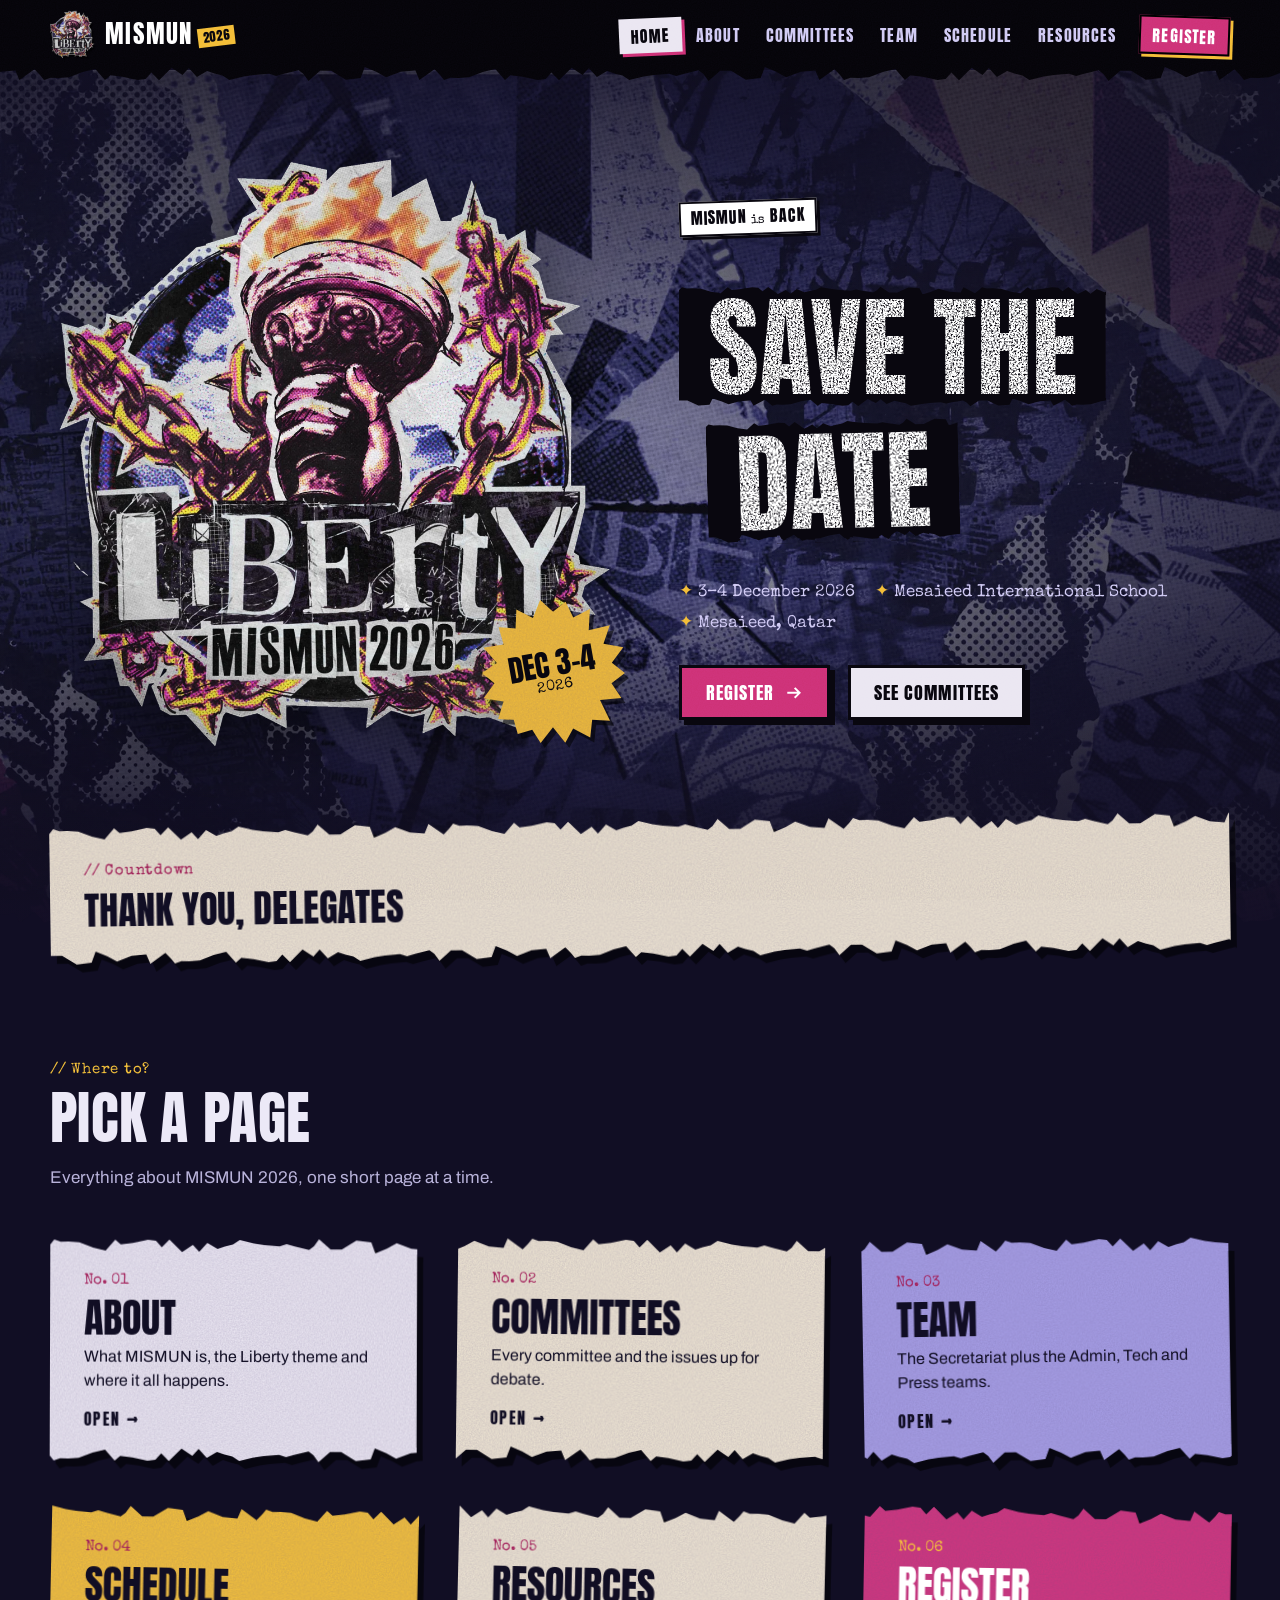
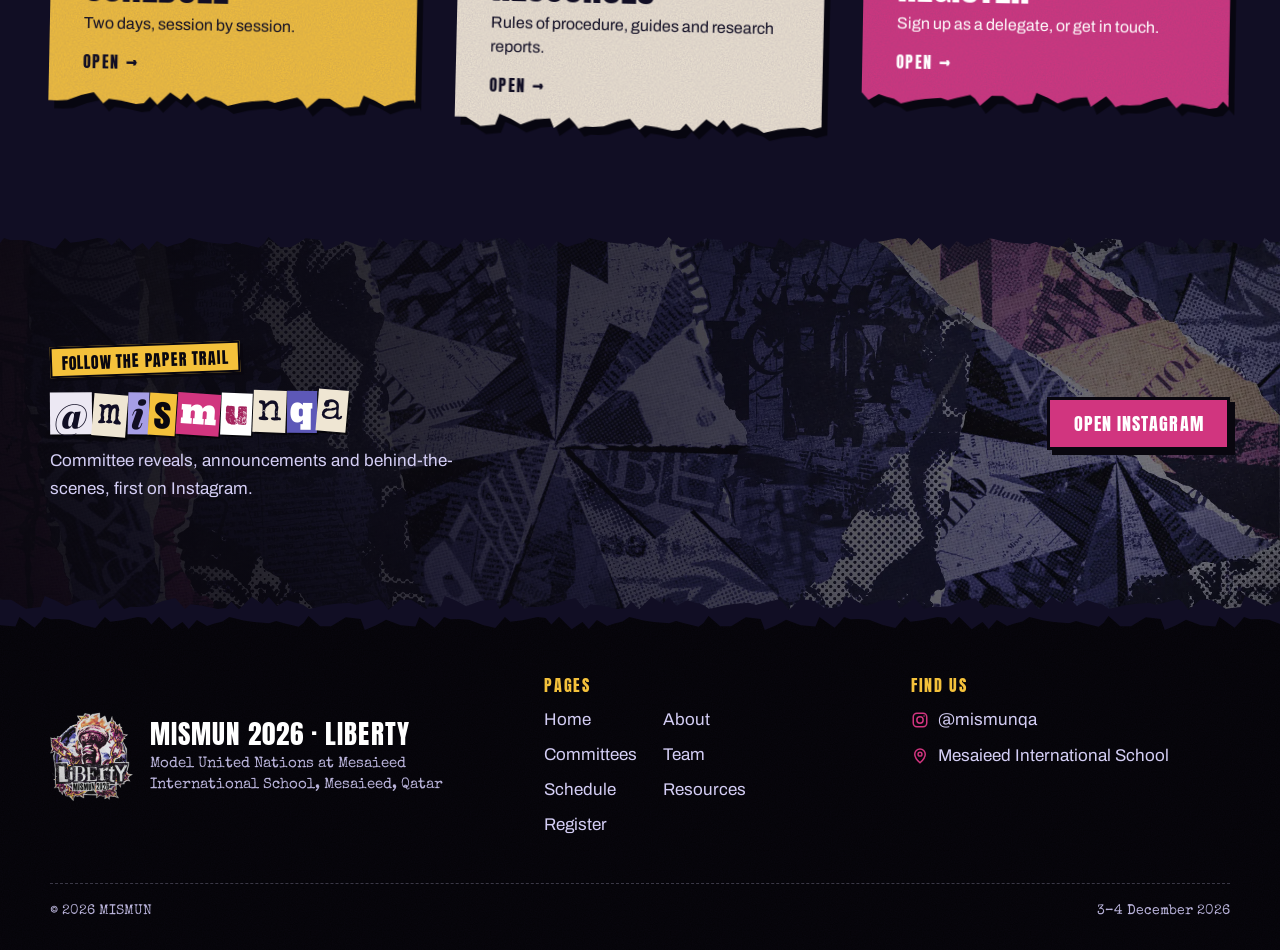
==== index.html @ ba4a9c36 "Add files via upload" ====
<!doctype html>
<html lang="en">
<head>
  <meta charset="utf-8">
  <meta name="viewport" content="width=device-width, initial-scale=1">
  <title>MISMUN 2026 · Liberty</title>
  <meta name="description" content="MISMUN 2026 — Liberty. Model United Nations at Mesaieed International School, Mesaieed, Qatar. 3–4 December 2026.">
  <meta name="theme-color" content="#09070f">
  <meta property="og:title" content="MISMUN 2026 · Liberty">
  <meta property="og:description" content="Model United Nations at Mesaieed International School. 3–4 December 2026.">
  <meta property="og:image" content="assets/img/logo-collage.jpg">
  <link rel="icon" href="assets/img/favicon-64.png" type="image/png">
  <link rel="apple-touch-icon" href="assets/img/apple-touch-icon.png">
  <link rel="preconnect" href="https://fonts.googleapis.com">
  <link rel="preconnect" href="https://fonts.gstatic.com" crossorigin>
  <link rel="stylesheet" href="https://fonts.googleapis.com/css2?family=Alfa+Slab+One&family=Anton&family=Archivo:wght@400;500;700&family=Playfair+Display:ital,wght@0,900;1,900&family=Rubik+Dirt&family=Special+Elite&display=swap">
  <link rel="stylesheet" href="assets/css/style.css">
</head>
<body data-page="home">
  <a class="skip" href="#main">Skip to content</a>
  <header class="site-header torn-b" data-header></header>

  <main id="main">
    <section class="hero torn-b">
      <div class="wrap hero__grid">
        <div class="hero__logo">
          <img src="assets/img/logo.webp" alt="Liberty, MISMUN 2026 logo: a raised fist holding a flaming torch, breaking free of chains" width="1000" height="1119" fetchpriority="high">
          <div class="hero__star star-wrap">
            <div class="star" style="--size:150px;--r:-10deg"><span data-bind="datesShort">Dec 3–4</span><small>2026</small></div>
          </div>
        </div>
        <div class="hero__copy">
          <h1 class="sr-only">MISMUN 2026: Liberty. Model United Nations at Mesaieed International School.</h1>
          <span class="chip">MISMUN <small>is</small> back</span>
          <p class="hero__title">
            <span class="strip"><span class="distress">Save the</span></span>
            <span class="strip"><span class="distress">date</span></span>
          </p>
          <ul class="hero__meta">
            <li data-bind="dates">3–4 December 2026</li>
            <li data-bind="venue">Mesaieed International School</li>
            <li data-bind="city">Mesaieed, Qatar</li>
          </ul>
          <div class="hero__actions">
            <a class="btn" href="register.html">Register <svg viewBox="0 0 24 24" fill="none" stroke="currentColor" stroke-width="2.4" aria-hidden="true"><path d="M4 12h15M13 6l6 6-6 6"/></svg></a>
            <a class="btn btn--paper" href="committees.html">See committees</a>
          </div>
        </div>
      </div>
    </section>

    <section class="countdown wrap" aria-labelledby="cd-title">
      <div class="shell" style="--r:-0.8deg">
        <div class="scrap scrap--news torn-tb" data-countdown>
          <div>
            <span class="label label--dark">// Countdown</span>
            <h2 class="countdown__title" id="cd-title" data-countdown-title>Conference begins in</h2>
          </div>
          <div class="countdown__units">
            <div class="countdown__unit"><span data-unit="d">--</span><small>Days</small></div>
            <div class="countdown__unit"><span data-unit="h">--</span><small>Hours</small></div>
            <div class="countdown__unit"><span data-unit="m">--</span><small>Mins</small></div>
            <div class="countdown__unit"><span data-unit="s">--</span><small>Secs</small></div>
          </div>
        </div>
      </div>
    </section>

    <section class="section">
      <div class="wrap">
        <div class="section__head">
          <span class="label">// Where to?</span>
          <h2 class="h2">Pick a page</h2>
          <p>Everything about MISMUN 2026, one short page at a time.</p>
        </div>
        <div class="tiles" data-tiles></div>
      </div>
    </section>

    <section class="ig-band torn-tb">
      <div class="wrap ig-band__inner">
        <div>
          <span class="chip chip--gold">Follow the paper trail</span>
          <a class="ig-band__handle" href="https://www.instagram.com/mismunqa/" data-href="instagram" target="_blank" rel="noopener">
            <span class="ransom ransom--sm" data-ransom="keep">@mismunqa</span>
          </a>
          <p>Committee reveals, announcements and behind-the-scenes, first on Instagram.</p>
        </div>
        <a class="btn" href="https://www.instagram.com/mismunqa/" data-href="instagram" target="_blank" rel="noopener">Open Instagram</a>
      </div>
    </section>
  </main>

  <footer class="site-footer torn-t" data-footer></footer>
  <script src="assets/js/data.js"></script>
  <script src="assets/js/main.js"></script>
</body>
</html>
---- assets/css/style.css ----
/* ==========================================================================
   MISMUN 2026 — "Liberty"
   Punk-zine / newspaper-collage system: torn paper, halftone, tape,
   ransom-note lettering, starburst stickers.
   ========================================================================== */

:root {
  /* palette — pulled from the logo and collage artwork */
  --black: #09070f;
  --ink: #110e24;
  --ink-2: #1a1736;
  --ink-3: #26224c;
  --indigo: #363489;
  --violet: #5d58b8;
  --lavender: #a69ee6;
  --lilac: #d4cef5;
  --paper: #ece8f3;
  --newsprint: #efe6d3;
  --magenta: #d1357f;
  --magenta-d: #a3215b;
  --gold: #f4c13b;
  --flame: #f0892c;
  --peach: #e9b183;
  --text: #ece9f7;
  --muted: #b9b3da;

  --f-display: "Anton", Impact, "Arial Narrow", sans-serif;
  --f-type: "Special Elite", "Courier New", monospace;
  --f-body: "Archivo", system-ui, -apple-system, "Segoe UI", sans-serif;
  --f-serif: "Playfair Display", Georgia, serif;
  --f-slab: "Alfa Slab One", Rockwell, Georgia, serif;
  --f-dirt: "Rubik Dirt", "Anton", Impact, sans-serif;

  --wrap: 1180px;
  --gutter: clamp(16px, 4vw, 40px);

  --star: polygon(50% 0.6%, 57.1% 9.8%, 66.5% 4.6%, 69.7% 15.9%, 81.6% 12.3%, 78.4% 26.1%, 92.8% 25.3%, 86.5% 36.7%, 99.1% 41.3%, 89.8% 50%, 97.2% 58.3%, 87.2% 63.5%, 92% 74.3%, 77.7% 73.2%, 81.9% 88%, 70.3% 85.2%, 67% 96.6%, 56.8% 88.8%, 50% 97.3%, 43.7% 85.6%, 33.8% 94.5%, 29.8% 84.9%, 19.8% 86%, 18.8% 76.2%, 8.7% 73.9%, 14.2% 63%, 1.5% 58.6%, 10.4% 50%, 3.4% 41.8%, 14.3% 37%, 7.3% 25.4%, 20.9% 25.6%, 19.6% 13.7%, 30.6% 16.4%, 33.3% 4%, 43.2% 11.5%);
  --tape-shape: polygon(0 12%, 4% 0, 96% 0, 100% 14%, 97% 32%, 100% 50%, 97% 68%, 100% 86%, 96% 100%, 4% 100%, 0 88%, 3% 68%, 0 50%, 3% 32%);

  /* grain + distress textures */
  --grain: url("data:image/svg+xml,%3Csvg xmlns='http://www.w3.org/2000/svg' width='180' height='180'%3E%3Cfilter id='n'%3E%3CfeTurbulence type='fractalNoise' baseFrequency='.85' numOctaves='3' stitchTiles='stitch'/%3E%3CfeColorMatrix values='0 0 0 0 0 0 0 0 0 0 0 0 0 0 0 0 0 0 .6 0'/%3E%3C/filter%3E%3Crect width='100%25' height='100%25' filter='url(%23n)'/%3E%3C/svg%3E");
  --grain-paper: url("data:image/svg+xml,%3Csvg xmlns='http://www.w3.org/2000/svg' width='220' height='220'%3E%3Cfilter id='n'%3E%3CfeTurbulence type='fractalNoise' baseFrequency='.65' numOctaves='4' stitchTiles='stitch'/%3E%3CfeColorMatrix values='0 0 0 0 .1 0 0 0 0 .07 0 0 0 0 .2 0 0 0 .22 0'/%3E%3C/filter%3E%3Crect width='100%25' height='100%25' filter='url(%23n)'/%3E%3C/svg%3E");
  --distress: url("data:image/svg+xml,%3Csvg xmlns='http://www.w3.org/2000/svg' width='260' height='260'%3E%3Cfilter id='d'%3E%3CfeTurbulence type='fractalNoise' baseFrequency='.55' numOctaves='3' seed='4' stitchTiles='stitch'/%3E%3CfeColorMatrix values='0 0 0 0 0 0 0 0 0 0 0 0 0 0 0 0 0 0 -3.4 2.55'/%3E%3C/filter%3E%3Crect width='100%25' height='100%25' filter='url(%23d)'/%3E%3C/svg%3E");
  --halftone: radial-gradient(circle, rgba(9, 7, 15, .55) 1.05px, transparent 1.6px) 0 0 / 6px 6px;
}

/* ---------- base ---------- */
*, *::before, *::after { box-sizing: border-box; }
html { -webkit-text-size-adjust: 100%; scroll-behavior: smooth; }
body {
  margin: 0;
  min-height: 100vh;
  display: flex;
  flex-direction: column;
  background: var(--ink);
  color: var(--text);
  font: 400 1.0625rem/1.65 var(--f-body);
  overflow-x: hidden;
}
/* fixed collage wash behind everything */
body::before {
  content: "";
  position: fixed;
  inset: 0;
  z-index: -2;
  background:
    linear-gradient(180deg, rgba(17, 14, 36, .9), rgba(17, 14, 36, .96)),
    url("../img/collage-square.webp") center / cover;
}
/* photocopy grain over the whole page */
body::after {
  content: "";
  position: fixed;
  inset: 0;
  z-index: 200;
  pointer-events: none;
  background: var(--grain);
  opacity: .14;
  mix-blend-mode: overlay;
}
main { flex: 1; }
[hidden] { display: none !important; }
img { max-width: 100%; height: auto; display: block; }
a { color: inherit; }
p { margin: 0 0 1em; }
h1, h2, h3 { margin: 0; font-weight: 400; }
.wrap { width: min(100% - 2 * var(--gutter), var(--wrap)); margin-inline: auto; }
.sr-only {
  position: absolute !important; width: 1px; height: 1px; padding: 0; margin: -1px;
  overflow: hidden; clip: rect(0 0 0 0); white-space: nowrap; border: 0;
}
:focus-visible { outline: 3px solid var(--gold); outline-offset: 3px; }
.skip {
  position: fixed; left: 12px; top: -60px; z-index: 300;
  background: var(--gold); color: var(--black); padding: .6em 1em;
  font: 400 1rem/1 var(--f-display); text-transform: uppercase; text-decoration: none;
}
.skip:focus { top: 12px; }
::selection { background: var(--magenta); color: #fff; }

/* ---------- torn edges (mask tiles) ---------- */
.torn-b {
  -webkit-mask: linear-gradient(#000 0 0) top / 100% calc(100% - 17px) no-repeat, url("../img/torn-bottom.svg") bottom / 400px 18px repeat-x;
          mask: linear-gradient(#000 0 0) top / 100% calc(100% - 17px) no-repeat, url("../img/torn-bottom.svg") bottom / 400px 18px repeat-x;
}
.torn-t {
  -webkit-mask: url("../img/torn-top.svg") top / 400px 18px repeat-x, linear-gradient(#000 0 0) bottom / 100% calc(100% - 17px) no-repeat;
          mask: url("../img/torn-top.svg") top / 400px 18px repeat-x, linear-gradient(#000 0 0) bottom / 100% calc(100% - 17px) no-repeat;
}
.torn-tb {
  -webkit-mask:
    url("../img/torn-top.svg") var(--tx, 0) 0 / 400px 18px repeat-x,
    linear-gradient(#000 0 0) center / 100% calc(100% - 34px) no-repeat,
    url("../img/torn-bottom.svg") var(--bx, 120px) 100% / 400px 18px repeat-x;
          mask:
    url("../img/torn-top.svg") var(--tx, 0) 0 / 400px 18px repeat-x,
    linear-gradient(#000 0 0) center / 100% calc(100% - 34px) no-repeat,
    url("../img/torn-bottom.svg") var(--bx, 120px) 100% / 400px 18px repeat-x;
}

/* ---------- paper scraps ---------- */
.shell {
  position: relative;
  transform: rotate(var(--r, 0deg));
  filter: drop-shadow(6px 8px 0 rgba(0, 0, 0, .55));
}
.shell.taped::before {
  content: "";
  position: absolute;
  z-index: 3;
  top: -12px;
  left: 50%;
  width: 104px;
  height: 30px;
  margin-left: -52px;
  background: rgba(240, 229, 196, .82);
  clip-path: var(--tape-shape);
  transform: rotate(var(--tr, -5deg));
}
.scrap {
  position: relative;
  background: var(--grain-paper), var(--paper);
  color: var(--ink);
  padding: clamp(26px, 3.2vw, 38px) clamp(20px, 3vw, 34px);
}
.scrap--news { background: var(--grain-paper), var(--newsprint); }
.scrap--lav { background: var(--grain-paper), var(--lavender); }
.scrap--gold { background: var(--grain-paper), var(--gold); }
.scrap--magenta { background: var(--grain-paper), var(--magenta); color: #fff; }
.scrap--ink { background: var(--grain), var(--ink-2); color: var(--text); }
.scrap p:last-child { margin-bottom: 0; }

.halftone { position: relative; }
.halftone::after {
  content: "";
  position: absolute;
  inset: 0;
  background: var(--halftone);
  mix-blend-mode: multiply;
  opacity: .5;
  pointer-events: none;
}

/* ---------- type pieces ---------- */
.label {
  display: block;
  margin: 0 0 .7rem;
  font: 400 .95rem/1.2 var(--f-type);
  letter-spacing: .05em;
  color: var(--gold);
}
.label--dark { color: var(--magenta-d); }
.h2 {
  font: 400 clamp(2.2rem, 5.2vw, 3.6rem)/.98 var(--f-display);
  text-transform: uppercase;
  letter-spacing: .005em;
  margin: 0 0 1.1rem;
}
.h3 {
  font: 400 clamp(1.5rem, 3vw, 2rem)/1 var(--f-display);
  text-transform: uppercase;
  margin: 0 0 .7rem;
}
.lede {
  font: 400 clamp(1.05rem, 2vw, 1.25rem)/1.5 var(--f-type);
  color: var(--lilac);
  max-width: 46ch;
  margin: 0;
}
.type { font-family: var(--f-type); }

/* black torn strip behind white lettering, like the "Save the date" poster */
.strip {
  display: inline-block;
  background: var(--black);
  color: #fff;
  padding: .12em .26em .1em;
  -webkit-mask:
    url("../img/torn-top.svg") 0 0 / 300px 10px repeat-x,
    linear-gradient(#000 0 0) center / 100% calc(100% - 18px) no-repeat,
    url("../img/torn-bottom.svg") 90px 100% / 300px 10px repeat-x;
          mask:
    url("../img/torn-top.svg") 0 0 / 300px 10px repeat-x,
    linear-gradient(#000 0 0) center / 100% calc(100% - 18px) no-repeat,
    url("../img/torn-bottom.svg") 90px 100% / 300px 10px repeat-x;
}
.distress {
  display: inline-block;
  -webkit-mask: var(--distress) 0 0 / 260px 260px;
          mask: var(--distress) 0 0 / 260px 260px;
}

/* cut-out label chip ("MISMUN is BACK") */
.chip {
  display: inline-block;
  background: #fff;
  color: var(--black);
  border: 2px solid var(--black);
  box-shadow: 3px 3px 0 var(--black);
  padding: .38em .6em .32em;
  font: 400 1rem/1 var(--f-display);
  letter-spacing: .05em;
  text-transform: uppercase;
  transform: rotate(var(--r, -2deg));
}
.chip small { font-family: var(--f-type); font-size: .8em; text-transform: lowercase; letter-spacing: 0; }
.chip--gold { background: var(--gold); }
.chip--magenta { background: var(--magenta); color: #fff; }
.chip--ink { background: var(--black); color: var(--paper); border-color: var(--paper); box-shadow: 3px 3px 0 var(--magenta); }

/* ransom-note lettering (built by main.js from [data-ransom]) */
.ransom { font-size: clamp(2.3rem, 9vw, 5.8rem); line-height: 1.12; }
.ransom__vis { display: flex; flex-wrap: wrap; gap: .14em .32em; }
.ransom .w { display: inline-flex; white-space: nowrap; }
.ransom .l {
  display: inline-block;
  margin: 0 .012em;
  padding: .05em .1em .02em;
  line-height: 1;
  box-shadow: .045em .05em 0 rgba(0, 0, 0, .6);
}
.l.v1 { background: var(--paper); color: var(--ink); font-family: var(--f-serif); font-weight: 900; }
.l.v2 { background: var(--black); color: var(--paper); font-family: var(--f-display); font-size: .94em; padding-inline: .14em; }
.l.v3 { background: var(--magenta); color: #fff; font-family: var(--f-slab); font-size: .9em; }
.l.v4 { background: var(--gold); color: var(--black); font-family: var(--f-display); font-size: .94em; padding-inline: .14em; }
.l.v5 { background: var(--lavender); color: var(--ink); font-family: var(--f-serif); font-style: italic; font-weight: 900; }
.l.v6 { background: var(--newsprint); color: var(--ink); font-family: var(--f-type); font-size: 1.02em; }
.l.v7 { background: var(--violet); color: #fff; font-family: var(--f-slab); font-size: .9em; }
.l.v8 { background: #fff; color: var(--magenta-d); font-family: var(--f-dirt); font-size: .92em; }
.ransom--sm { font-size: clamp(1.7rem, 4vw, 2.4rem); }

/* starburst sticker */
.star-wrap { filter: drop-shadow(4px 5px 0 rgba(0, 0, 0, .55)); display: inline-block; }
.star {
  width: var(--size, 150px);
  aspect-ratio: 1;
  clip-path: var(--star);
  background: var(--grain-paper), var(--gold);
  color: var(--black);
  display: grid;
  place-content: center;
  text-align: center;
  font: 400 calc(var(--size, 150px) * .2)/.95 var(--f-display);
  text-transform: uppercase;
  transform: rotate(var(--r, -8deg));
}
.star small { display: block; font: 400 .5em/1.2 var(--f-type); text-transform: none; }
.star--paper { background: var(--grain-paper), var(--paper); }
.star--magenta { background: var(--grain-paper), var(--magenta); color: #fff; }

/* ---------- buttons ---------- */
.btn {
  display: inline-flex;
  align-items: center;
  gap: .55em;
  padding: .85em 1.3em .8em;
  border: 3px solid var(--black);
  background: var(--magenta);
  color: #fff;
  box-shadow: 5px 5px 0 var(--black);
  font: 400 1.12rem/1 var(--f-display);
  letter-spacing: .06em;
  text-transform: uppercase;
  text-decoration: none;
  cursor: pointer;
  transition: transform .15s ease, box-shadow .15s ease, background-color .15s;
}
.btn:hover { transform: translate(-2px, -2px); box-shadow: 7px 7px 0 var(--black); }
.btn:active { transform: translate(3px, 3px); box-shadow: 2px 2px 0 var(--black); }
.btn--paper { background: var(--paper); color: var(--black); }
.btn--gold { background: var(--gold); color: var(--black); }
.btn--ghost { background: transparent; color: var(--paper); border-color: var(--paper); box-shadow: 5px 5px 0 var(--magenta); }
.btn[aria-disabled="true"] {
  background: #403b62;
  color: #c5bfe6;
  cursor: not-allowed;
  box-shadow: 5px 5px 0 var(--black);
  transform: none;
}
.btn svg { width: 1.1em; height: 1.1em; flex: none; }

/* ---------- header ---------- */
.site-header {
  position: sticky;
  top: 0;
  z-index: 50;
  min-height: 84px;
  padding-bottom: 14px;
  background: var(--grain), var(--black);
}
.site-header__inner {
  display: flex;
  align-items: center;
  justify-content: space-between;
  gap: 1rem;
  min-height: 70px;
}
.brand { display: inline-flex; align-items: center; gap: .65rem; text-decoration: none; }
.brand img { height: 50px; width: auto; filter: drop-shadow(2px 2px 0 rgba(0, 0, 0, .6)); }
.brand__name { font: 400 1.55rem/1 var(--f-display); letter-spacing: .05em; color: #fff; }
.brand__year {
  display: inline-block;
  margin-left: .35rem;
  padding: .28em .42em .22em;
  background: var(--gold);
  color: var(--black);
  font: 400 .78rem/1 var(--f-display);
  letter-spacing: .06em;
  transform: rotate(-7deg) translateY(-2px);
}
.nav ul { display: flex; align-items: center; gap: .2rem; margin: 0; padding: 0; list-style: none; }
.nav a {
  display: block;
  padding: .62em .72em .56em;
  color: var(--lilac);
  font: 400 1rem/1 var(--f-display);
  letter-spacing: .07em;
  text-transform: uppercase;
  text-decoration: none;
  transition: color .15s, background-color .15s, transform .15s;
}
.nav a:hover { color: #fff; background: var(--ink-3); transform: rotate(-1.5deg); }
.nav a[aria-current="page"] {
  background: var(--paper);
  color: var(--black);
  box-shadow: 3px 3px 0 var(--magenta);
  transform: rotate(-2.5deg);
}
.nav a.nav__cta {
  margin-left: .5rem;
  background: var(--magenta);
  color: #fff;
  border: 2px solid #000;
  box-shadow: 3px 3px 0 var(--gold);
  transform: rotate(2deg);
}
.nav a.nav__cta:hover { background: #e0478f; }
.nav a.nav__cta[aria-current="page"] { background: var(--gold); color: var(--black); box-shadow: 3px 3px 0 var(--magenta); }

.menu-btn {
  display: none;
  align-items: center;
  gap: .55rem;
  padding: .6em .85em .55em;
  border: 2px solid #000;
  background: var(--paper);
  color: var(--black);
  box-shadow: 3px 3px 0 var(--magenta);
  font: 400 1rem/1 var(--f-display);
  letter-spacing: .08em;
  text-transform: uppercase;
  cursor: pointer;
  transform: rotate(2deg);
}
.menu-btn__bars { display: grid; gap: 4px; }
.menu-btn__bars span { display: block; width: 20px; height: 3px; background: var(--black); }
.menu-btn__bars span:nth-child(2) { width: 14px; }

@media (max-width: 1080px) {
  .nav { display: none; }
  .menu-btn { display: inline-flex; }
}

/* mobile menu overlay */
.menu {
  position: fixed;
  inset: 0;
  z-index: 120;
  display: flex;
  flex-direction: column;
  padding: 14px var(--gutter) 40px;
  overflow-y: auto;
  background:
    linear-gradient(180deg, rgba(9, 7, 15, .8), rgba(9, 7, 15, .93)),
    url("../img/collage-square.webp") center / cover;
  opacity: 0;
  visibility: hidden;
  transition: opacity .25s ease, visibility 0s linear .25s;
}
.menu.is-open { opacity: 1; visibility: visible; transition: opacity .25s ease; }
.menu__top { display: flex; align-items: center; justify-content: space-between; min-height: 70px; }
.menu__list {
  display: flex;
  flex-direction: column;
  align-items: flex-start;
  gap: .75rem;
  margin: auto 0;
  padding: 28px 0;
  list-style: none;
}
.menu__list a {
  display: inline-block;
  padding: .12em .3em .08em;
  background: var(--paper);
  color: var(--black);
  box-shadow: 5px 5px 0 #000;
  font: 400 clamp(2.2rem, 10vw, 3.4rem)/1 var(--f-display);
  text-transform: uppercase;
  text-decoration: none;
  transform: rotate(var(--r, -2deg));
}
.menu__list li:nth-child(3n+2) a { background: var(--lavender); }
.menu__list li:nth-child(3n) a { background: var(--newsprint); }
.menu__list a[aria-current="page"] { background: var(--gold); }
.menu__list a.nav__cta { background: var(--magenta); color: #fff; }
.menu__foot { font-family: var(--f-type); color: var(--lilac); }
.menu__foot a { color: var(--gold); }
body.menu-open { overflow: hidden; }

/* ---------- page hero (inner pages) ---------- */
.page-hero {
  position: relative;
  margin-top: -14px;
  padding: clamp(64px, 9vw, 120px) 0 clamp(70px, 8vw, 110px);
  background:
    linear-gradient(180deg, rgba(17, 14, 36, .35) 0%, rgba(17, 14, 36, .55) 55%, rgba(17, 14, 36, .9) 100%),
    url("../img/collage-wide.webp") var(--hero-pos, center) / cover;
}
.page-hero .chip { margin-bottom: 1.1rem; }
.page-hero .ransom { margin: 0 0 1.1rem; }
.page-hero__star { position: absolute; right: max(var(--gutter), calc(50% - 560px)); bottom: 46px; }
@media (max-width: 720px) {
  .page-hero { background-image: linear-gradient(180deg, rgba(17, 14, 36, .45), rgba(17, 14, 36, .92)), url("../img/collage-wide-sm.webp"); }
  .page-hero__star { display: none; }
}

/* ---------- sections ---------- */
.section { padding: clamp(56px, 8vw, 100px) 0; }
.section--tight { padding-top: clamp(28px, 4vw, 48px); }
.section__head { margin-bottom: clamp(28px, 4vw, 44px); max-width: 720px; }
.section__head p { color: var(--muted); margin: 0; }
.split {
  display: grid;
  grid-template-columns: repeat(auto-fit, minmax(min(100%, 400px), 1fr));
  gap: clamp(32px, 5vw, 64px);
  align-items: center;
}

/* placeholder text box (until real copy arrives) */
.placeholder {
  border: 2px dashed currentColor;
  padding: 1rem 1.1rem;
  font: 400 1rem/1.5 var(--f-type);
  color: var(--magenta-d);
  background: rgba(209, 53, 127, .06);
}
.scrap--ink .placeholder, .placeholder--light { color: var(--lavender); background: rgba(166, 158, 230, .07); }

/* ---------- HOME ---------- */
.hero {
  position: relative;
  margin-top: -14px;
  padding: clamp(40px, 6vw, 80px) 0 clamp(110px, 12vw, 160px);
  overflow: hidden;
  background:
    radial-gradient(ellipse at 28% 50%, rgba(17, 14, 36, .15), rgba(17, 14, 36, .8) 72%),
    linear-gradient(180deg, transparent 60%, rgba(17, 14, 36, .85)),
    url("../img/collage-wide.webp") center / cover;
}
.hero__grid {
  display: grid;
  grid-template-columns: minmax(0, 1.05fr) minmax(0, 1fr);
  gap: clamp(24px, 4vw, 60px);
  align-items: center;
}
.hero__logo { position: relative; }
.hero__logo img {
  width: 100%;
  max-width: 560px;
  margin-inline: auto;
  filter: drop-shadow(0 20px 34px rgba(0, 0, 0, .6));
  animation: float 8s ease-in-out infinite;
}
.hero__star { position: absolute; right: 0; bottom: 4%; }
.hero__title {
  display: flex;
  flex-direction: column;
  align-items: flex-start;
  gap: .1em;
  margin: .45em 0 .35em;
  font: 400 clamp(3.4rem, 8.6vw, 7.2rem)/.9 var(--f-display);
  text-transform: uppercase;
}
.hero__title .strip:nth-child(2) { transform: rotate(-1.5deg); margin-left: .25em; }
.hero__meta {
  display: flex;
  flex-wrap: wrap;
  gap: .4rem 1.2rem;
  margin: 0 0 1.8rem;
  padding: 0;
  list-style: none;
  font: 400 1.08rem/1.4 var(--f-type);
  color: var(--lilac);
}
.hero__meta li::before { content: "✦ "; color: var(--gold); }
.hero__actions { display: flex; flex-wrap: wrap; gap: 1.1rem; }
@keyframes float {
  0%, 100% { transform: translateY(0) rotate(-1.5deg); }
  50% { transform: translateY(-12px) rotate(1deg); }
}
@media (max-width: 860px) {
  .hero { background-image: radial-gradient(ellipse at 50% 30%, rgba(17, 14, 36, .2), rgba(17, 14, 36, .85) 75%), linear-gradient(180deg, transparent 60%, rgba(17, 14, 36, .85)), url("../img/collage-wide-sm.webp"); }
  .hero__grid { grid-template-columns: 1fr; }
  .hero__logo img { max-width: 320px; }
  .hero__star { right: 0; bottom: -2%; }
  .hero__star .star { --size: 92px !important; }
}

/* countdown strip */
.countdown { position: relative; z-index: 5; margin-top: clamp(-110px, -9vw, -70px); }
.countdown .scrap {
  display: flex;
  flex-wrap: wrap;
  align-items: center;
  justify-content: space-between;
  gap: 1rem 2rem;
}
.countdown__title { margin: 0; font: 400 clamp(1.6rem, 3.4vw, 2.4rem)/1 var(--f-display); text-transform: uppercase; }
.countdown__units { display: flex; gap: clamp(10px, 2.4vw, 26px); margin: 0; }
.countdown__unit { text-align: center; min-width: 3.6ch; }
.countdown__unit span {
  display: block;
  padding: .1em .18em .02em;
  background: var(--black);
  color: #fff;
  font: 400 clamp(2.2rem, 5.6vw, 3.8rem)/1 var(--f-display);
  font-variant-numeric: tabular-nums;
  box-shadow: 3px 3px 0 var(--magenta);
}
.countdown__unit:nth-child(even) span { transform: rotate(2deg); }
.countdown__unit:nth-child(odd) span { transform: rotate(-1.5deg); }
.countdown__unit small { display: block; margin-top: .45rem; font: 400 .85rem/1 var(--f-type); text-transform: uppercase; letter-spacing: .08em; }

/* page tiles */
.tiles {
  display: grid;
  grid-template-columns: repeat(auto-fill, minmax(min(100%, 320px), 1fr));
  gap: clamp(24px, 3.4vw, 40px);
}
.tile { display: block; text-decoration: none; transition: transform .2s ease; }
.tile:hover, .tile:focus-visible { transform: rotate(0deg) translateY(-5px); }
.tile .scrap { display: flex; flex-direction: column; min-height: 200px; }
.tile__num { font: 400 .95rem/1 var(--f-type); color: var(--magenta-d); }
.tile .scrap--magenta .tile__num { color: var(--gold); }
.tile__title { margin: .55rem 0 .45rem; font: 400 clamp(2rem, 3.6vw, 2.5rem)/1 var(--f-display); text-transform: uppercase; }
.tile__desc { margin: 0 0 auto; font-size: 1rem; line-height: 1.5; }
.tile__go { margin-top: 1.1rem; font: 400 1rem/1 var(--f-display); letter-spacing: .08em; text-transform: uppercase; }
.tile__go::after { content: "→"; display: inline-block; margin-left: .4em; transition: transform .2s; }
.tile:hover .tile__go::after { transform: translateX(6px); }

/* instagram band */
.ig-band {
  position: relative;
  padding: clamp(64px, 9vw, 110px) 0;
  background:
    linear-gradient(90deg, rgba(9, 7, 15, .92) 0%, rgba(9, 7, 15, .7) 60%, rgba(9, 7, 15, .4)),
    url("../img/collage-wide.webp") 70% 40% / cover;
}
.ig-band__inner { display: flex; flex-wrap: wrap; align-items: center; justify-content: space-between; gap: 2rem; }
.ig-band__handle { display: block; margin: 1rem 0 .8rem; text-decoration: none; }
.ig-band p { color: var(--lilac); max-width: 44ch; margin: 0; }

/* ---------- ABOUT ---------- */
.photo {
  background: #f5f2f8;
  padding: 12px 12px 46px;
}
.photo img { width: 100%; aspect-ratio: 16 / 10; object-fit: cover; filter: saturate(.85) contrast(1.05); }
.photo figcaption {
  position: absolute;
  left: 14px;
  right: 14px;
  bottom: 12px;
  font: 400 .95rem/1.3 var(--f-type);
  color: var(--ink);
}
.photo { position: relative; margin: 0; }
.photo--square img { aspect-ratio: 1; }
.logo-panel { position: relative; padding: clamp(18px, 3vw, 30px); }
.logo-panel img { width: 100%; max-width: 440px; margin-inline: auto; }
.facts {
  display: grid;
  grid-template-columns: repeat(auto-fit, minmax(min(100%, 230px), 1fr));
  gap: 0;
  margin: 0;
  padding: 0;
  list-style: none;
  border-top: 2px solid var(--ink);
}
.facts li { padding: .85rem 0; border-bottom: 2px solid var(--ink); }
.facts dt, .facts .k { display: block; font: 400 .85rem/1.2 var(--f-type); color: var(--magenta-d); text-transform: uppercase; letter-spacing: .06em; }
.facts .v { display: block; font: 400 1.35rem/1.15 var(--f-display); text-transform: uppercase; }
.facts a { text-decoration-color: var(--magenta); text-underline-offset: 3px; }
.theme-quote { text-align: center; }
.theme-quote .h2 { font-size: clamp(2.8rem, 8vw, 5.6rem); line-height: .95; }
.theme-quote .placeholder { max-width: 640px; margin: 1.4rem auto 0; text-align: left; }

/* ---------- TEAM ---------- */
.people { display: flex; flex-wrap: wrap; justify-content: center; gap: clamp(22px, 3vw, 34px); }
.person { width: 208px; transition: transform .2s ease; }
.person:hover { transform: rotate(0) translateY(-4px); }
.person .scrap { padding: 12px 12px 20px; text-align: center; }
.person__photo {
  position: relative;
  aspect-ratio: 4 / 5;
  overflow: hidden;
  background: var(--ink-3);
}
.person__photo img { width: 100%; height: 100%; object-fit: cover; filter: grayscale(1) contrast(1.2) brightness(1.05); }
.person__photo::before {
  content: "";
  position: absolute;
  inset: 0;
  z-index: 1;
  background: var(--violet);
  mix-blend-mode: multiply;
  opacity: .55;
  pointer-events: none;
}
.person__photo::after {
  content: "";
  position: absolute;
  inset: 0;
  z-index: 2;
  background: var(--halftone);
  opacity: .45;
  pointer-events: none;
}
.person__photo--empty {
  background: url("../img/collage-square.webp") var(--bp, 30% 40%) / 340% auto;
}
.person__photo--empty img { display: none; }
.person__silhouette { position: absolute; z-index: 3; inset: auto 0 0 0; width: 78%; margin: 0 auto; color: var(--black); opacity: .9; }
.person__tag {
  position: absolute;
  z-index: 4;
  top: 10px;
  left: 10px;
  padding: .3em .45em .2em;
  background: var(--paper);
  color: var(--black);
  font: 400 .72rem/1 var(--f-type);
  letter-spacing: .05em;
  text-transform: uppercase;
  transform: rotate(-4deg);
}
.person__name { margin: .9rem 0 .5rem; font: 400 1.45rem/1.05 var(--f-display); text-transform: uppercase; }
.person__role {
  display: inline-block;
  padding: .38em .6em .3em;
  background: var(--black);
  color: var(--paper);
  font: 400 .84rem/1.25 var(--f-type);
}
.person--sec .person__role { background: var(--magenta); color: #fff; }
@media (max-width: 560px) {
  .people { gap: 22px 16px; }
  .person { width: calc(50% - 8px); }
  .person__name { font-size: 1.2rem; }
  .person__role { font-size: .76rem; }
}

/* tabs (team + schedule) */
.tabs { display: flex; flex-wrap: wrap; gap: .8rem; margin: 0 0 2.2rem; }
.tab {
  padding: .72em 1.15em .66em;
  border: 2px solid #000;
  background: var(--ink-3);
  color: var(--lilac);
  box-shadow: 3px 3px 0 #000;
  font: 400 1.1rem/1 var(--f-display);
  letter-spacing: .06em;
  text-transform: uppercase;
  cursor: pointer;
  transform: rotate(var(--r, 0deg));
  transition: background-color .15s, color .15s, transform .15s;
}
.tab:hover { color: #fff; transform: rotate(0deg) translateY(-2px); }
.tab[aria-selected="true"] { background: var(--paper); color: var(--black); box-shadow: 4px 4px 0 var(--magenta); }
.tab-panel[hidden] { display: none; }
.team-head { display: flex; flex-wrap: wrap; align-items: baseline; gap: .6rem 1.2rem; margin-bottom: 1.8rem; }
.team-head .h3 { margin: 0; }
.team-head p { margin: 0; font-family: var(--f-type); color: var(--lilac); }

/* ---------- COMMITTEES ---------- */
.notice { display: flex; align-items: center; gap: 1.2rem; margin-bottom: clamp(30px, 4vw, 48px); }
.notice p { margin: 0; font-family: var(--f-type); color: var(--lilac); max-width: 52ch; }
.committees {
  display: grid;
  grid-template-columns: repeat(auto-fill, minmax(min(100%, 330px), 1fr));
  gap: clamp(26px, 3.4vw, 42px);
}
.committee .scrap { height: 100%; }
.committee__top { display: flex; align-items: flex-start; justify-content: space-between; gap: 1rem; }
.committee__abbr { font: 400 clamp(2.2rem, 4vw, 2.8rem)/1 var(--f-display); text-transform: uppercase; }
.committee__num { font: 400 .9rem/1 var(--f-type); color: var(--magenta-d); padding-top: .4rem; white-space: nowrap; }
.committee__name { margin: 1rem 0 1.2rem; font: 400 1.35rem/1.15 var(--f-serif); font-weight: 900; }
.committee__label { margin: 0 0 .6rem; font: 400 .85rem/1 var(--f-type); text-transform: uppercase; letter-spacing: .08em; color: var(--magenta-d); }
.issues { margin: 0; padding: 0; list-style: none; counter-reset: issue; border-top: 2px solid var(--ink); }
.issues li {
  position: relative;
  padding: .7rem 0 .7rem 2.6rem;
  border-bottom: 1px dashed rgba(17, 14, 36, .45);
  counter-increment: issue;
  line-height: 1.4;
}
.issues li::before {
  content: counter(issue, decimal-leading-zero);
  position: absolute;
  left: 0;
  top: .62rem;
  padding: .18em .3em .1em;
  background: var(--magenta);
  color: #fff;
  font: 400 .85rem/1 var(--f-display);
  transform: rotate(-4deg);
}
.committee--tba .scrap { opacity: .9; }
.committee--tba .issues li { color: rgba(17, 14, 36, .6); font-style: italic; }

/* ---------- SCHEDULE ---------- */
.day-head { display: flex; flex-wrap: wrap; align-items: baseline; gap: .5rem 1.1rem; margin-bottom: 1.6rem; }
.day-head .h3 { margin: 0; }
.day-head p { margin: 0; font-family: var(--f-type); color: var(--lilac); }
.timeline { display: grid; gap: 16px; max-width: 820px; margin: 0; padding: 0; list-style: none; }
.slot { display: grid; grid-template-columns: 116px 1fr; filter: drop-shadow(4px 5px 0 rgba(0, 0, 0, .5)); transform: rotate(var(--r, 0deg)); }
.slot__time {
  display: grid;
  place-items: center;
  padding: .9rem .6rem;
  background: var(--grain), var(--black);
  color: var(--gold);
  font: 400 1.35rem/1 var(--f-display);
  letter-spacing: .04em;
  text-align: center;
}
.slot__body {
  padding: 1rem 1.2rem;
  background: var(--grain-paper), var(--paper);
  color: var(--ink);
  border-left: 3px dashed var(--ink);
}
.slot:nth-child(3n+2) .slot__body { background: var(--grain-paper), var(--newsprint); }
.slot:nth-child(3n) .slot__body { background: var(--grain-paper), var(--lilac); }
.slot__title { margin: 0; font: 400 1.35rem/1.1 var(--f-display); text-transform: uppercase; }
.slot__note { margin: .3rem 0 0; font-size: .98rem; color: #3a3560; }
@media (max-width: 520px) {
  .slot { grid-template-columns: 84px 1fr; }
  .slot__time { font-size: 1.1rem; }
}

/* ---------- RESOURCES ---------- */
.resources {
  display: grid;
  grid-template-columns: repeat(auto-fill, minmax(min(100%, 300px), 1fr));
  gap: clamp(24px, 3vw, 36px);
}
.resource .scrap { display: flex; flex-direction: column; height: 100%; }
.resource__icon { width: 46px; height: 46px; margin-bottom: .9rem; color: var(--magenta); }
.resource__title { margin: 0 0 .45rem; font: 400 1.6rem/1.05 var(--f-display); text-transform: uppercase; }
.resource__desc { margin: 0 0 1.4rem; font-size: 1rem; line-height: 1.5; }
.resource .btn { margin-top: auto; align-self: flex-start; font-size: 1rem; padding: .7em 1em .65em; }
.glossary { columns: 2 300px; column-gap: clamp(28px, 4vw, 56px); margin: 0; }
.glossary div { break-inside: avoid; padding: .9rem 0; border-bottom: 1px dashed rgba(17, 14, 36, .45); }
.glossary dt { font: 400 1.3rem/1.1 var(--f-display); text-transform: uppercase; margin-bottom: .3rem; }
.glossary dd { margin: 0; line-height: 1.5; }

/* ---------- REGISTER / CONTACT ---------- */
.poster .scrap { padding: clamp(32px, 5vw, 64px) clamp(24px, 5vw, 64px); }
.poster__grid { display: grid; grid-template-columns: minmax(0, 1fr) auto; gap: 2rem; align-items: center; }
.poster__title { margin: .4rem 0 1.1rem; font: 400 clamp(2.6rem, 7vw, 5rem)/.95 var(--f-display); text-transform: uppercase; display: flex; flex-direction: column; align-items: flex-start; gap: .08em; }
.poster p { max-width: 50ch; }
.poster__note { font-family: var(--f-type); font-size: .95rem; color: #4a456e; margin-top: 1rem; }
@media (max-width: 720px) {
  .poster__grid { grid-template-columns: 1fr; }
  .poster .star-wrap { justify-self: start; }
}
.contacts {
  display: grid;
  grid-template-columns: repeat(auto-fit, minmax(min(100%, 280px), 1fr));
  gap: clamp(24px, 3vw, 36px);
}
.contact .scrap { height: 100%; display: flex; flex-direction: column; }
.contact__icon { width: 40px; height: 40px; margin-bottom: .8rem; }
.contact__k { margin: 0 0 .2rem; font: 400 .85rem/1 var(--f-type); letter-spacing: .08em; text-transform: uppercase; }
.contact__v { margin: 0 0 1.2rem; font: 400 1.7rem/1.05 var(--f-display); text-transform: uppercase; word-break: break-word; }
.contact .btn { margin-top: auto; align-self: flex-start; font-size: 1rem; padding: .7em 1em .65em; }

/* ---------- next page link ---------- */
.next { padding: 0 0 clamp(56px, 8vw, 96px); }
.next .wrap { display: flex; justify-content: flex-end; }
.next a { display: block; width: min(100%, 420px); text-decoration: none; transition: transform .2s ease; }
.next a:hover { transform: rotate(0) translateX(4px); }
.next .scrap { display: flex; align-items: center; justify-content: space-between; gap: 1rem; padding-block: 28px; }
.next__k { display: block; font: 400 .9rem/1 var(--f-type); }
.next__v { display: block; margin-top: .35rem; font: 400 clamp(1.9rem, 4vw, 2.5rem)/1 var(--f-display); text-transform: uppercase; }
.next__arrow { font: 400 2.6rem/1 var(--f-display); transition: transform .2s; }
.next a:hover .next__arrow { transform: translateX(6px); }

/* ---------- footer ---------- */
.site-footer {
  position: relative;
  padding: 64px 0 28px;
  background: var(--grain), var(--black);
  color: var(--muted);
}
.footer__grid {
  display: grid;
  grid-template-columns: minmax(0, 1.4fr) minmax(0, 1fr) minmax(0, 1fr);
  gap: 2rem 3rem;
}
.footer__brand { display: flex; gap: 1rem; align-items: center; }
.footer__brand img { width: 84px; height: auto; }
.footer__name { margin: 0; font: 400 1.7rem/1 var(--f-display); color: #fff; letter-spacing: .04em; text-transform: uppercase; }
.footer__tag { margin: .4rem 0 0; font: 400 .95rem/1.4 var(--f-type); }
.footer__h { margin: 0 0 .8rem; font: 400 1rem/1 var(--f-display); letter-spacing: .1em; text-transform: uppercase; color: var(--gold); }
.footer__links { margin: 0; padding: 0; list-style: none; display: grid; grid-template-columns: repeat(2, max-content); gap: .45rem 1.6rem; }
.footer__links a, .footer__contact a { color: var(--lilac); text-decoration: none; }
.footer__links a:hover, .footer__contact a:hover { color: #fff; text-decoration: underline; text-decoration-color: var(--magenta); text-underline-offset: 4px; }
.footer__contact { margin: 0; padding: 0; list-style: none; display: grid; gap: .5rem; }
.footer__contact li { display: flex; gap: .55rem; align-items: center; }
.footer__contact svg { width: 18px; height: 18px; color: var(--magenta); flex: none; }
.footer__base {
  display: flex;
  flex-wrap: wrap;
  justify-content: space-between;
  gap: .6rem 1.4rem;
  margin-top: 44px;
  padding-top: 18px;
  border-top: 1px dashed rgba(212, 206, 245, .25);
  font: 400 .88rem/1.4 var(--f-type);
}
@media (max-width: 860px) {
  .footer__grid { grid-template-columns: 1fr 1fr; }
  .footer__brand { grid-column: 1 / -1; }
}
@media (max-width: 480px) {
  .footer__grid { grid-template-columns: 1fr; }
}

/* ---------- motion preferences ---------- */
@media (prefers-reduced-motion: reduce) {
  *, *::before, *::after { animation: none !important; transition: none !important; scroll-behavior: auto !important; }
}
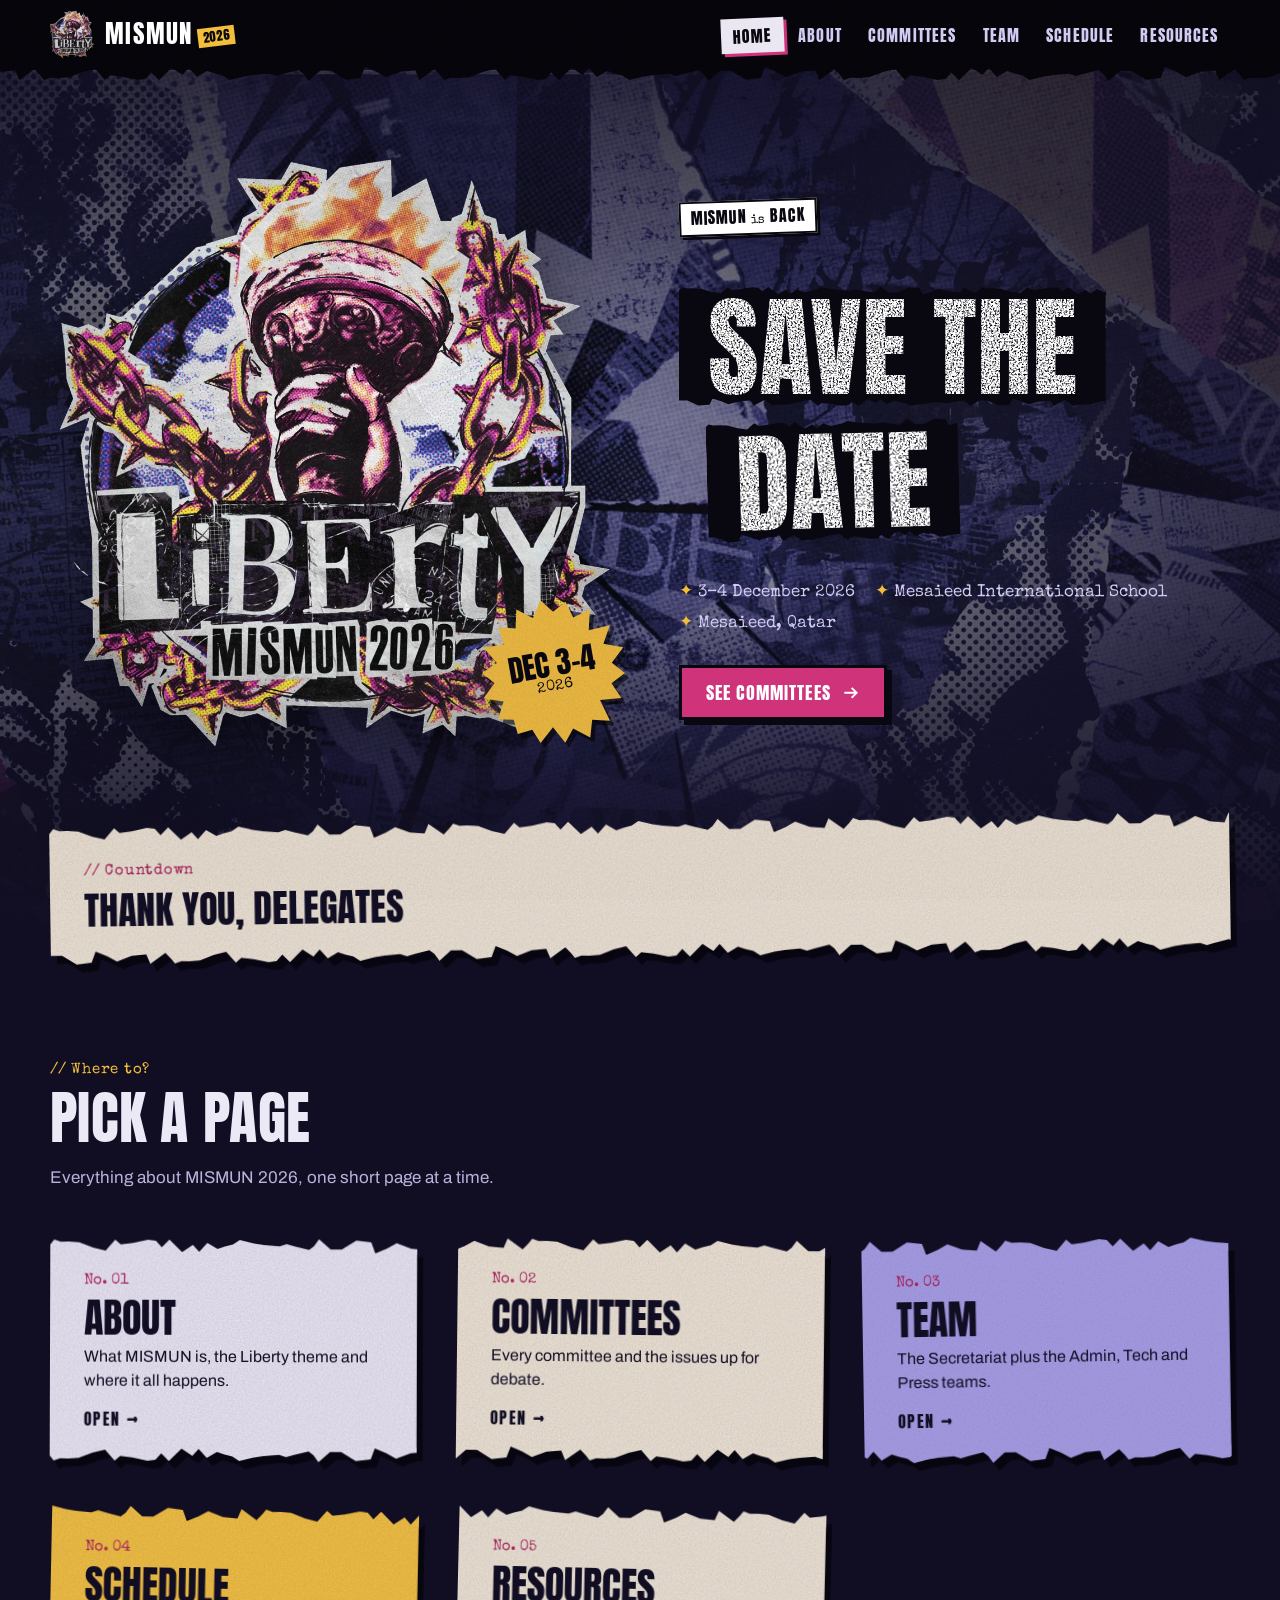
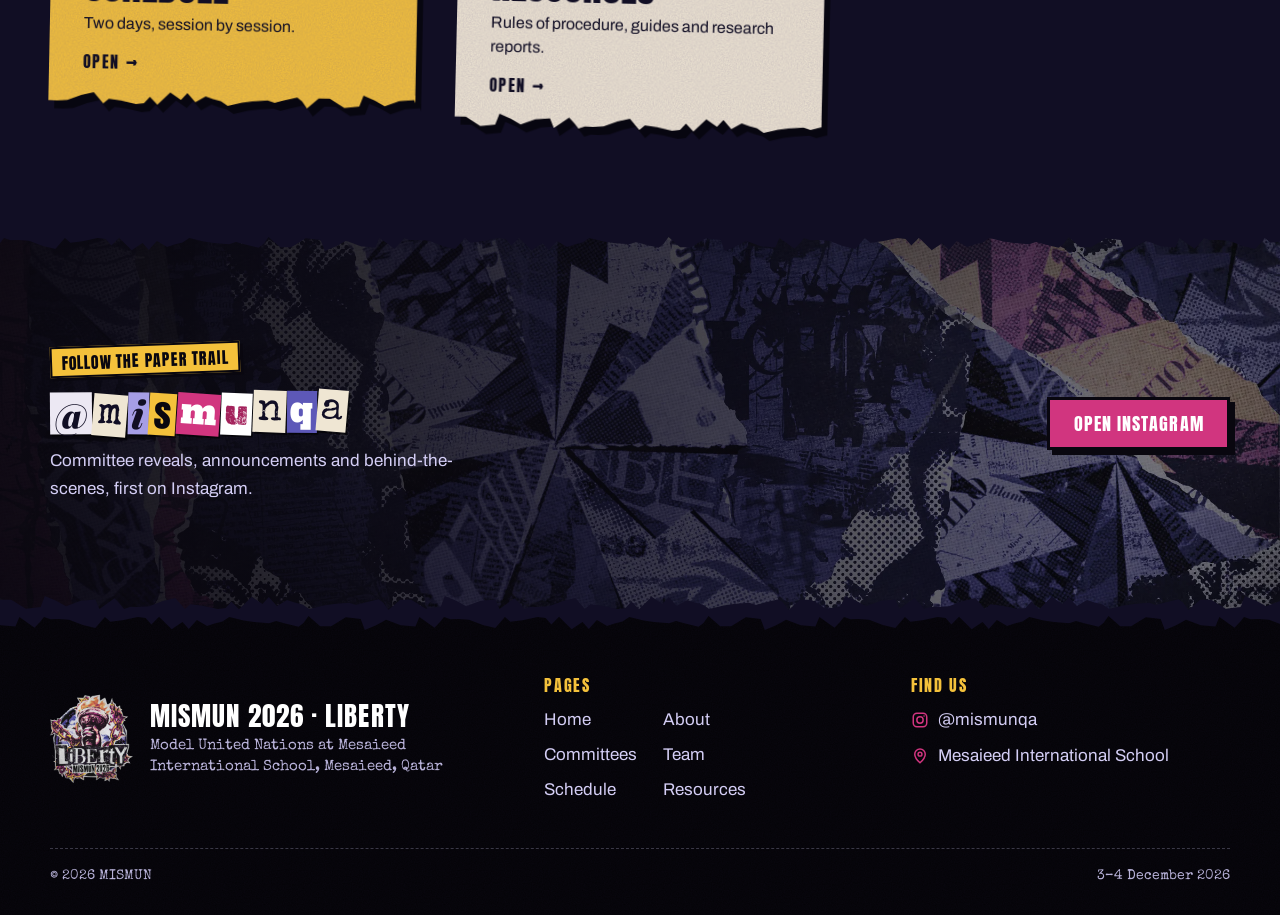
==== commit f5fe5f53: "Add Press team, merge Tech groups and remove Register page" ====
--- a/index.html
+++ b/index.html
@@ -42,8 +42,7 @@
             <li data-bind="city">Mesaieed, Qatar</li>
           </ul>
           <div class="hero__actions">
-            <a class="btn" href="register.html">Register <svg viewBox="0 0 24 24" fill="none" stroke="currentColor" stroke-width="2.4" aria-hidden="true"><path d="M4 12h15M13 6l6 6-6 6"/></svg></a>
-            <a class="btn btn--paper" href="committees.html">See committees</a>
+            <a class="btn" href="committees.html">See committees <svg viewBox="0 0 24 24" fill="none" stroke="currentColor" stroke-width="2.4" aria-hidden="true"><path d="M4 12h15M13 6l6 6-6 6"/></svg></a>
           </div>
         </div>
       </div>
--- a/assets/css/style.css
+++ b/assets/css/style.css
@@ -346,16 +346,6 @@
   box-shadow: 3px 3px 0 var(--magenta);
   transform: rotate(-2.5deg);
 }
-.nav a.nav__cta {
-  margin-left: .5rem;
-  background: var(--magenta);
-  color: #fff;
-  border: 2px solid #000;
-  box-shadow: 3px 3px 0 var(--gold);
-  transform: rotate(2deg);
-}
-.nav a.nav__cta:hover { background: #e0478f; }
-.nav a.nav__cta[aria-current="page"] { background: var(--gold); color: var(--black); box-shadow: 3px 3px 0 var(--magenta); }
 
 .menu-btn {
   display: none;
@@ -422,7 +412,6 @@
 .menu__list li:nth-child(3n+2) a { background: var(--lavender); }
 .menu__list li:nth-child(3n) a { background: var(--newsprint); }
 .menu__list a[aria-current="page"] { background: var(--gold); }
-.menu__list a.nav__cta { background: var(--magenta); color: #fff; }
 .menu__foot { font-family: var(--f-type); color: var(--lilac); }
 .menu__foot a { color: var(--gold); }
 body.menu-open { overflow: hidden; }
@@ -680,6 +669,19 @@
   .person__role { font-size: .76rem; }
 }
 
+/* Secretariat: --s (set per card in main.js) steps each card down in size */
+.people--sec { align-items: flex-end; }
+.person--sec { width: calc(236px * var(--s, 1)); }
+.person--sec .person__name { font-size: calc(1.6rem * var(--s, 1)); }
+.person--sec .person__role { font-size: max(.72rem, calc(.9rem * var(--s, 1))); }
+.person--sec .person__tag { font-size: max(.56rem, calc(.72rem * var(--s, 1))); white-space: nowrap; }
+.person--sec.taped::before { width: calc(104px * var(--s, 1)); margin-left: calc(-52px * var(--s, 1)); }
+@media (max-width: 560px) {
+  .person--sec { width: calc((100% - 16px) / 2 * var(--s, 1) / .915); }
+  .person--sec .person__name { font-size: calc(1.3rem * var(--s, 1)); }
+  .person--sec .person__role { font-size: max(.66rem, calc(.8rem * var(--s, 1))); }
+}
+
 /* tabs (team + schedule) */
 .tabs { display: flex; flex-wrap: wrap; gap: .8rem; margin: 0 0 2.2rem; }
 .tab {
@@ -701,6 +703,88 @@
 .team-head { display: flex; flex-wrap: wrap; align-items: baseline; gap: .6rem 1.2rem; margin-bottom: 1.8rem; }
 .team-head .h3 { margin: 0; }
 .team-head p { margin: 0; font-family: var(--f-type); color: var(--lilac); }
+
+/* full-team drop-down under the head cards */
+.roster { max-width: 900px; margin: clamp(34px, 5vw, 56px) auto 0; }
+.roster + .roster { margin-top: 26px; }
+.roster__toggle {
+  display: flex;
+  align-items: center;
+  gap: .6rem 1rem;
+  padding: .85em 1.1em .8em;
+  border: 3px solid var(--black);
+  background: var(--grain-paper), var(--paper);
+  color: var(--black);
+  box-shadow: 5px 5px 0 var(--magenta);
+  font: 400 clamp(1.1rem, 2.4vw, 1.35rem)/1 var(--f-display);
+  letter-spacing: .05em;
+  text-transform: uppercase;
+  list-style: none;
+  cursor: pointer;
+  transition: transform .15s ease, box-shadow .15s ease;
+}
+.roster__toggle::-webkit-details-marker { display: none; }
+.roster__toggle:hover { transform: translate(-2px, -2px); box-shadow: 7px 7px 0 var(--magenta); }
+.roster__count {
+  margin-left: auto;
+  padding: .35em .5em .25em;
+  background: var(--black);
+  color: var(--paper);
+  font: 400 .8rem/1 var(--f-type);
+  letter-spacing: .03em;
+  text-transform: none;
+  white-space: nowrap;
+  transform: rotate(-2deg);
+}
+.roster__icon { position: relative; flex: none; width: 1.3rem; height: 1.3rem; background: var(--magenta); }
+.roster__icon::before, .roster__icon::after {
+  content: "";
+  position: absolute;
+  inset: 50% 22% auto;
+  height: 3px;
+  margin-top: -1.5px;
+  background: #fff;
+  transition: transform .2s ease;
+}
+.roster__icon::after { transform: rotate(90deg); }
+.roster[open] .roster__icon::after { transform: rotate(0deg); }
+.roster[open] .roster__toggle { box-shadow: 3px 3px 0 var(--magenta); transform: none; }
+.roster__body { margin-top: 14px; animation: roster-in .25s ease; }
+.roster__list {
+  margin: 0;
+  padding: 0;
+  list-style: none;
+  counter-reset: member;
+  columns: 3 220px;
+  column-gap: 2rem;
+}
+.roster__body .committee__label { margin: 0; padding-bottom: .6rem; border-bottom: 2px solid var(--ink); }
+.roster__list li {
+  position: relative;
+  break-inside: avoid;
+  padding: .55rem 0 .55rem 2.3rem;
+  border-bottom: 1px dashed rgba(17, 14, 36, .45);
+  counter-increment: member;
+  font: 400 .98rem/1.3 var(--f-type);
+}
+.roster__list li::before {
+  content: counter(member, decimal-leading-zero);
+  position: absolute;
+  left: 0;
+  top: .5rem;
+  padding: .18em .3em .1em;
+  background: var(--black);
+  color: var(--paper);
+  font: 400 .78rem/1 var(--f-display);
+  transform: rotate(-4deg);
+}
+.roster__list li:nth-child(3n+2)::before { background: var(--magenta); color: #fff; }
+@keyframes roster-in { from { opacity: 0; transform: translateY(-6px); } }
+@media (max-width: 560px) {
+  .roster__toggle { flex-wrap: wrap; }
+  .roster__count { margin-left: 0; order: 3; }
+  .roster__icon { margin-left: auto; }
+}
 
 /* ---------- COMMITTEES ---------- */
 .notice { display: flex; align-items: center; gap: 1.2rem; margin-bottom: clamp(30px, 4vw, 48px); }
@@ -784,27 +868,6 @@
 .glossary div { break-inside: avoid; padding: .9rem 0; border-bottom: 1px dashed rgba(17, 14, 36, .45); }
 .glossary dt { font: 400 1.3rem/1.1 var(--f-display); text-transform: uppercase; margin-bottom: .3rem; }
 .glossary dd { margin: 0; line-height: 1.5; }
-
-/* ---------- REGISTER / CONTACT ---------- */
-.poster .scrap { padding: clamp(32px, 5vw, 64px) clamp(24px, 5vw, 64px); }
-.poster__grid { display: grid; grid-template-columns: minmax(0, 1fr) auto; gap: 2rem; align-items: center; }
-.poster__title { margin: .4rem 0 1.1rem; font: 400 clamp(2.6rem, 7vw, 5rem)/.95 var(--f-display); text-transform: uppercase; display: flex; flex-direction: column; align-items: flex-start; gap: .08em; }
-.poster p { max-width: 50ch; }
-.poster__note { font-family: var(--f-type); font-size: .95rem; color: #4a456e; margin-top: 1rem; }
-@media (max-width: 720px) {
-  .poster__grid { grid-template-columns: 1fr; }
-  .poster .star-wrap { justify-self: start; }
-}
-.contacts {
-  display: grid;
-  grid-template-columns: repeat(auto-fit, minmax(min(100%, 280px), 1fr));
-  gap: clamp(24px, 3vw, 36px);
-}
-.contact .scrap { height: 100%; display: flex; flex-direction: column; }
-.contact__icon { width: 40px; height: 40px; margin-bottom: .8rem; }
-.contact__k { margin: 0 0 .2rem; font: 400 .85rem/1 var(--f-type); letter-spacing: .08em; text-transform: uppercase; }
-.contact__v { margin: 0 0 1.2rem; font: 400 1.7rem/1.05 var(--f-display); text-transform: uppercase; word-break: break-word; }
-.contact .btn { margin-top: auto; align-self: flex-start; font-size: 1rem; padding: .7em 1em .65em; }
 
 /* ---------- next page link ---------- */
 .next { padding: 0 0 clamp(56px, 8vw, 96px); }
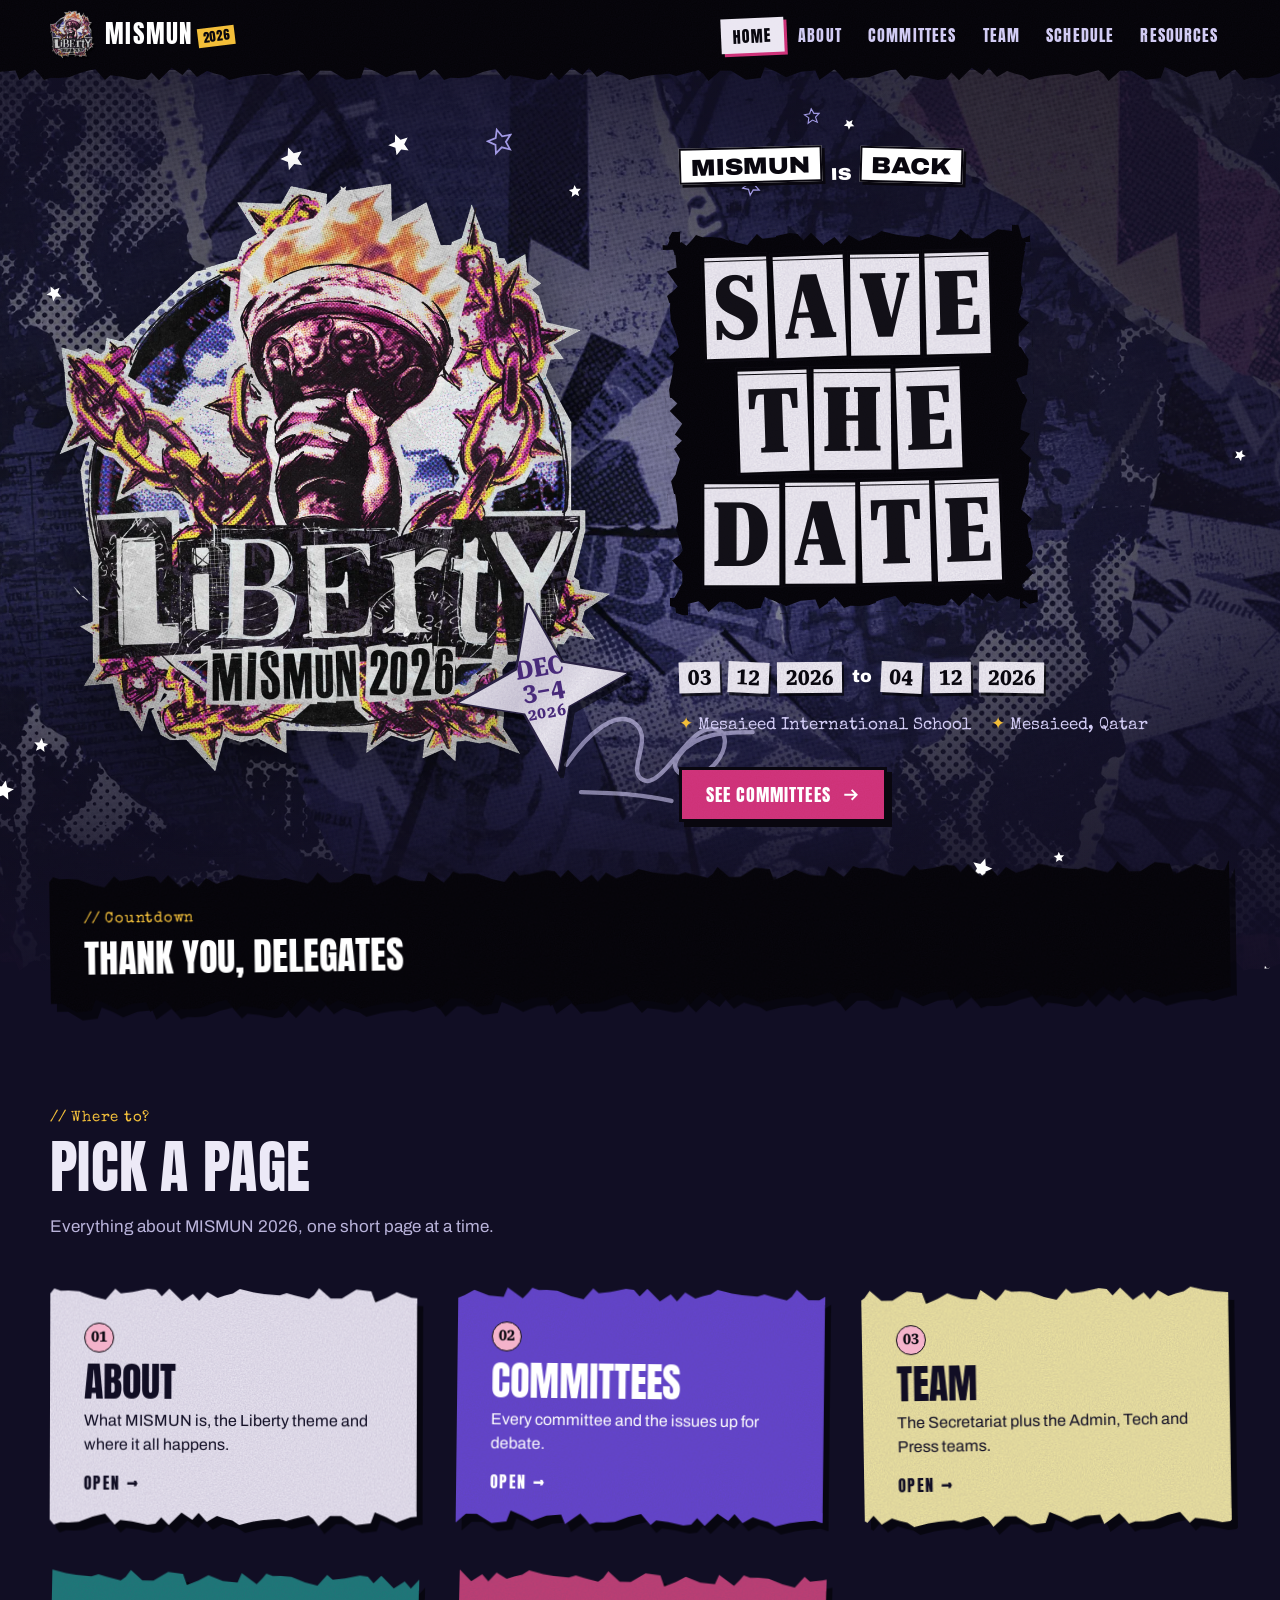
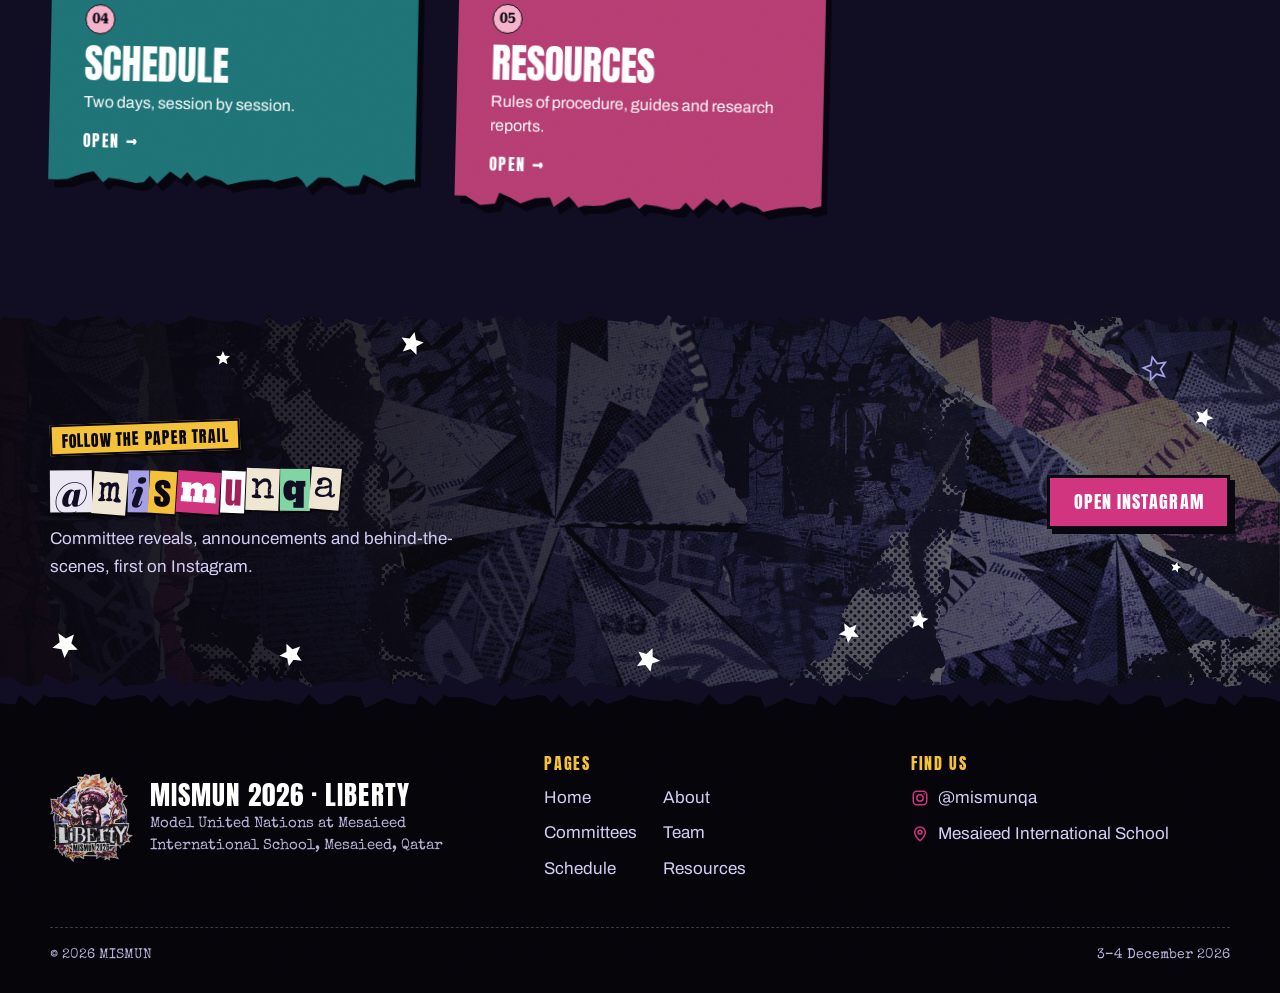
==== commit 910ae1c5: "Match the Instagram posts, add the timetable and a Big 5 poster - Team page: each team gets a "Meet " ====
--- a/index.html
+++ b/index.html
@@ -13,7 +13,7 @@
   <link rel="apple-touch-icon" href="assets/img/apple-touch-icon.png">
   <link rel="preconnect" href="https://fonts.googleapis.com">
   <link rel="preconnect" href="https://fonts.gstatic.com" crossorigin>
-  <link rel="stylesheet" href="https://fonts.googleapis.com/css2?family=Alfa+Slab+One&family=Anton&family=Archivo:wght@400;500;700&family=Playfair+Display:ital,wght@0,900;1,900&family=Rubik+Dirt&family=Special+Elite&display=swap">
+  <link rel="stylesheet" href="https://fonts.googleapis.com/css2?family=Alfa+Slab+One&family=Anton&family=Archivo:wdth,wght@62..125,400..900&family=Roboto+Serif:opsz,wdth,wght@8..144,50..100,600..900&family=Permanent+Marker&family=Playfair+Display:ital,wght@0,900;1,900&family=Special+Elite&family=UnifrakturMaguntia&display=swap">
   <link rel="stylesheet" href="assets/css/style.css">
 </head>
 <body data-page="home">
@@ -21,23 +21,20 @@
   <header class="site-header torn-b" data-header></header>
 
   <main id="main">
-    <section class="hero torn-b">
+    <section class="hero torn-b" data-stars="18" data-scribble="bottom:18%;left:44%;transform:rotate(10deg)">
       <div class="wrap hero__grid">
         <div class="hero__logo">
           <img src="assets/img/logo.webp" alt="Liberty, MISMUN 2026 logo: a raised fist holding a flaming torch, breaking free of chains" width="1000" height="1119" fetchpriority="high">
-          <div class="hero__star star-wrap">
-            <div class="star" style="--size:150px;--r:-10deg"><span data-bind="datesShort">Dec 3–4</span><small>2026</small></div>
+          <div class="hero__star star4-wrap" aria-hidden="true">
+            <div class="star4" style="--size:170px;--r:-10deg"><span data-bind="datesShort">Dec 3–4</span><small>2026</small></div>
           </div>
         </div>
         <div class="hero__copy">
           <h1 class="sr-only">MISMUN 2026: Liberty. Model United Nations at Mesaieed International School.</h1>
-          <span class="chip">MISMUN <small>is</small> back</span>
-          <p class="hero__title">
-            <span class="strip"><span class="distress">Save the</span></span>
-            <span class="strip"><span class="distress">date</span></span>
-          </p>
+          <p class="labels"><span class="lb">MISMUN</span><span class="lb lb--plain">is</span><span class="lb">Back</span></p>
+          <p class="hero__title ink cards" data-cards>Save the date</p>
+          <p class="datechips" data-datechips>3–4 December 2026</p>
           <ul class="hero__meta">
-            <li data-bind="dates">3–4 December 2026</li>
             <li data-bind="venue">Mesaieed International School</li>
             <li data-bind="city">Mesaieed, Qatar</li>
           </ul>
@@ -50,9 +47,9 @@
 
     <section class="countdown wrap" aria-labelledby="cd-title">
       <div class="shell" style="--r:-0.8deg">
-        <div class="scrap scrap--news torn-tb" data-countdown>
+        <div class="scrap scrap--black torn-tb" data-countdown>
           <div>
-            <span class="label label--dark">// Countdown</span>
+            <span class="label">// Countdown</span>
             <h2 class="countdown__title" id="cd-title" data-countdown-title>Conference begins in</h2>
           </div>
           <div class="countdown__units">
@@ -76,7 +73,7 @@
       </div>
     </section>
 
-    <section class="ig-band torn-tb">
+    <section class="ig-band torn-tb" data-stars="10">
       <div class="wrap ig-band__inner">
         <div>
           <span class="chip chip--gold">Follow the paper trail</span>
--- a/assets/css/style.css
+++ b/assets/css/style.css
@@ -23,13 +23,25 @@
   --peach: #e9b183;
   --text: #ece9f7;
   --muted: #b9b3da;
+  /* "Meet the team" poster colours from @mismunqa */
+  --admin: #6343cf;
+  --salmon: #ee8f8c;
+  --teal: #187a77;
+  --butter: #f1e8a1;
+  --pink: #c23d73;
+  --mint: #7fd5a3;
+  --tag-pink: #f4b3cb;
+  --cream: #f2ead8;
+  --poster-purple: #4b2c7f;
 
   --f-display: "Anton", Impact, "Arial Narrow", sans-serif;
   --f-type: "Special Elite", "Courier New", monospace;
   --f-body: "Archivo", system-ui, -apple-system, "Segoe UI", sans-serif;
   --f-serif: "Playfair Display", Georgia, serif;
   --f-slab: "Alfa Slab One", Rockwell, Georgia, serif;
-  --f-dirt: "Rubik Dirt", "Anton", Impact, sans-serif;
+  --f-marker: "Permanent Marker", "Anton", Impact, sans-serif;
+  --f-cond: "Roboto Serif", "Playfair Display", Georgia, serif;
+  --f-black: "UnifrakturMaguntia", "Old English Text MT", Georgia, serif;
 
   --wrap: 1180px;
   --gutter: clamp(16px, 4vw, 40px);
@@ -148,6 +160,18 @@
 .scrap--gold { background: var(--grain-paper), var(--gold); }
 .scrap--magenta { background: var(--grain-paper), var(--magenta); color: #fff; }
 .scrap--ink { background: var(--grain), var(--ink-2); color: var(--text); }
+.scrap--black { background: var(--grain), var(--black); color: #fff; }
+.scrap--violet { background: var(--grain-paper), var(--admin); color: #fff; }
+.scrap--teal { background: var(--grain-paper), var(--teal); color: #fff; }
+.scrap--pink { background: var(--grain-paper), var(--pink); color: #fff; }
+.scrap--butter { background: var(--grain-paper), var(--butter); }
+.scrap--cream {
+  background:
+    var(--grain-paper),
+    radial-gradient(ellipse at 84% 12%, rgba(150, 105, 40, .13), transparent 38%),
+    radial-gradient(ellipse at 12% 88%, rgba(150, 105, 40, .1), transparent 42%),
+    var(--cream);
+}
 .scrap p:last-child { margin-bottom: 0; }
 
 .halftone { position: relative; }
@@ -245,8 +269,8 @@
 .l.v4 { background: var(--gold); color: var(--black); font-family: var(--f-display); font-size: .94em; padding-inline: .14em; }
 .l.v5 { background: var(--lavender); color: var(--ink); font-family: var(--f-serif); font-style: italic; font-weight: 900; }
 .l.v6 { background: var(--newsprint); color: var(--ink); font-family: var(--f-type); font-size: 1.02em; }
-.l.v7 { background: var(--violet); color: #fff; font-family: var(--f-slab); font-size: .9em; }
-.l.v8 { background: #fff; color: var(--magenta-d); font-family: var(--f-dirt); font-size: .92em; }
+.l.v7 { background: var(--mint); color: var(--ink); font-family: var(--f-slab); font-size: .9em; }
+.l.v8 { background: #fff; color: var(--magenta-d); font-family: var(--f-marker); font-size: .92em; }
 .ransom--sm { font-size: clamp(1.7rem, 4vw, 2.4rem); }
 
 /* starburst sticker */
@@ -445,16 +469,6 @@
   align-items: center;
 }
 
-/* placeholder text box (until real copy arrives) */
-.placeholder {
-  border: 2px dashed currentColor;
-  padding: 1rem 1.1rem;
-  font: 400 1rem/1.5 var(--f-type);
-  color: var(--magenta-d);
-  background: rgba(209, 53, 127, .06);
-}
-.scrap--ink .placeholder, .placeholder--light { color: var(--lavender); background: rgba(166, 158, 230, .07); }
-
 /* ---------- HOME ---------- */
 .hero {
   position: relative;
@@ -481,16 +495,7 @@
   animation: float 8s ease-in-out infinite;
 }
 .hero__star { position: absolute; right: 0; bottom: 4%; }
-.hero__title {
-  display: flex;
-  flex-direction: column;
-  align-items: flex-start;
-  gap: .1em;
-  margin: .45em 0 .35em;
-  font: 400 clamp(3.4rem, 8.6vw, 7.2rem)/.9 var(--f-display);
-  text-transform: uppercase;
-}
-.hero__title .strip:nth-child(2) { transform: rotate(-1.5deg); margin-left: .25em; }
+.hero__title { margin: .5em 0 .55em -.15em; transform: rotate(-1.2deg); }
 .hero__meta {
   display: flex;
   flex-wrap: wrap;
@@ -512,7 +517,7 @@
   .hero__grid { grid-template-columns: 1fr; }
   .hero__logo img { max-width: 320px; }
   .hero__star { right: 0; bottom: -2%; }
-  .hero__star .star { --size: 92px !important; }
+  .hero__star .star, .hero__star .star4 { --size: 104px !important; }
 }
 
 /* countdown strip */
@@ -527,13 +532,16 @@
 .countdown__title { margin: 0; font: 400 clamp(1.6rem, 3.4vw, 2.4rem)/1 var(--f-display); text-transform: uppercase; }
 .countdown__units { display: flex; gap: clamp(10px, 2.4vw, 26px); margin: 0; }
 .countdown__unit { text-align: center; min-width: 3.6ch; }
+/* white paper number chips, like the "03 12 2026 to 04 12 2026" reel */
 .countdown__unit span {
   display: block;
-  padding: .1em .18em .02em;
-  background: var(--black);
-  color: #fff;
-  font: 400 clamp(2.2rem, 5.6vw, 3.8rem)/1 var(--f-display);
-  font-variant-numeric: tabular-nums;
+  padding: .12em .2em .04em;
+  background: var(--grain-paper), #f7f5f9;
+  color: var(--black);
+  font: 800 clamp(2.3rem, 5.8vw, 4rem)/1 var(--f-cond);
+  font-stretch: 70%;
+  font-variation-settings: "wdth" 70;
+  font-variant-numeric: lining-nums tabular-nums;
   box-shadow: 3px 3px 0 var(--magenta);
 }
 .countdown__unit:nth-child(even) span { transform: rotate(2deg); }
@@ -549,8 +557,7 @@
 .tile { display: block; text-decoration: none; transition: transform .2s ease; }
 .tile:hover, .tile:focus-visible { transform: rotate(0deg) translateY(-5px); }
 .tile .scrap { display: flex; flex-direction: column; min-height: 200px; }
-.tile__num { font: 400 .95rem/1 var(--f-type); color: var(--magenta-d); }
-.tile .scrap--magenta .tile__num { color: var(--gold); }
+.tile__num { align-self: flex-start; }
 .tile__title { margin: .55rem 0 .45rem; font: 400 clamp(2rem, 3.6vw, 2.5rem)/1 var(--f-display); text-transform: uppercase; }
 .tile__desc { margin: 0 0 auto; font-size: 1rem; line-height: 1.5; }
 .tile__go { margin-top: 1.1rem; font: 400 1rem/1 var(--f-display); letter-spacing: .08em; text-transform: uppercase; }
@@ -602,7 +609,7 @@
 .facts a { text-decoration-color: var(--magenta); text-underline-offset: 3px; }
 .theme-quote { text-align: center; }
 .theme-quote .h2 { font-size: clamp(2.8rem, 8vw, 5.6rem); line-height: .95; }
-.theme-quote .placeholder { max-width: 640px; margin: 1.4rem auto 0; text-align: left; }
+.theme-quote .lede { margin: 1.4rem auto 0; }
 
 /* ---------- TEAM ---------- */
 .people { display: flex; flex-wrap: wrap; justify-content: center; gap: clamp(22px, 3vw, 34px); }
@@ -615,8 +622,9 @@
   overflow: hidden;
   background: var(--ink-3);
 }
-.person__photo img { width: 100%; height: 100%; object-fit: cover; filter: grayscale(1) contrast(1.2) brightness(1.05); }
-.person__photo::before {
+.person__photo img { width: 100%; height: 100%; object-fit: cover; }
+/* purple wash + halftone only on the "Photo soon" placeholders; real photos keep their colour */
+.person__photo--empty::before {
   content: "";
   position: absolute;
   inset: 0;
@@ -626,7 +634,7 @@
   opacity: .55;
   pointer-events: none;
 }
-.person__photo::after {
+.person__photo--empty::after {
   content: "";
   position: absolute;
   inset: 0;
@@ -921,6 +929,398 @@
   .footer__grid { grid-template-columns: 1fr; }
 }
 
+/* ==========================================================================
+   Pieces matched to the @mismunqa Instagram posts
+   ========================================================================== */
+
+/* torn black paper patch behind the letter cards ("SAVE THE DATE" posts).
+   The patch is its own layer, so its rough edges never clip the letters. */
+.ink {
+  position: relative;
+  isolation: isolate;
+  display: inline-block;
+  padding: max(24px, .3em) max(26px, .4em) max(26px, .32em);
+}
+.ink::before {
+  content: "";
+  position: absolute;
+  inset: 0;
+  z-index: -1;
+  background: var(--grain), var(--black);
+  -webkit-mask:
+    url("../img/torn-top.svg") 30px 0 / 400px 18px repeat-x,
+    url("../img/torn-bottom.svg") 170px 100% / 400px 18px repeat-x,
+    url("../img/torn-left.svg") 0 60px / 18px 400px repeat-y,
+    url("../img/torn-right.svg") 100% 230px / 18px 400px repeat-y,
+    linear-gradient(#000 0 0) center / calc(100% - 34px) calc(100% - 34px) no-repeat;
+          mask:
+    url("../img/torn-top.svg") 30px 0 / 400px 18px repeat-x,
+    url("../img/torn-bottom.svg") 170px 100% / 400px 18px repeat-x,
+    url("../img/torn-left.svg") 0 60px / 18px 400px repeat-y,
+    url("../img/torn-right.svg") 100% 230px / 18px 400px repeat-y,
+    linear-gradient(#000 0 0) center / calc(100% - 34px) calc(100% - 34px) no-repeat;
+}
+
+/* white letter cards with a scratchy hand-drawn outline (built by main.js from [data-cards]) */
+.cards { font-size: clamp(2.8rem, 7vw, 5.6rem); line-height: 1; }
+.cards__vis { display: flex; flex-wrap: wrap; gap: .16em .34em; }
+.cards .w { display: inline-flex; gap: .07em; }
+.lc {
+  position: relative;
+  display: inline-block;
+  min-width: .6em;
+  padding: .08em .1em .05em;
+  background: var(--grain-paper), #f7f5f9;
+  color: #121018;
+  font-family: var(--f-cond);
+  font-weight: 800;
+  font-stretch: 58%;
+  font-variation-settings: "wdth" 58;
+  text-align: center;
+  text-transform: uppercase;
+}
+.lc::before, .lc::after { content: ""; position: absolute; border: 0 solid #0b0910; pointer-events: none; }
+.lc::before { inset: -.04em -.03em; border-width: 1.5px; transform: rotate(var(--o1, 1deg)); }
+.lc::after { inset: .03em -.04em -.03em -.03em; border-top-width: 1.5px; border-bottom-width: 1.5px; transform: rotate(var(--o2, -1deg)); }
+.theme-quote .ink { margin: .2rem 0 .4rem; }
+.theme-quote .cards__vis { justify-content: center; }
+/* stack the words as a centred poster block so the patch hugs the letters */
+.hero__title .cards__vis { flex-direction: column; align-items: center; gap: .14em; }
+
+/* "MISMUN is BACK" label boxes */
+.labels { display: inline-flex; flex-wrap: wrap; align-items: center; gap: .3em; margin: 0; font-size: clamp(1.15rem, 2vw, 1.45rem); }
+.lb {
+  display: inline-block;
+  padding: .24em .4em .16em;
+  border: 2px solid var(--black);
+  background: #fff;
+  color: var(--black);
+  box-shadow: 3px 3px 0 var(--black);
+  font: 900 1em/1 var(--f-body);
+  font-stretch: 112%;
+  font-variation-settings: "wdth" 112;
+  text-transform: uppercase;
+  transform: rotate(var(--r, -1.5deg));
+}
+.lb:nth-child(3) { --r: 1.5deg; }
+.lb--plain { align-self: flex-end; padding: 0 .1em; border: 0; background: none; color: #fff; box-shadow: none; font-size: .74em; }
+
+/* date chips: 03 12 2026 to 04 12 2026 */
+.datechips { margin: 0 0 1.3rem; }
+.datechips__vis { display: flex; flex-wrap: wrap; align-items: center; gap: .45rem; }
+.dc {
+  padding: .3em .42em .2em;
+  background: var(--grain-paper), #f7f5f9;
+  color: var(--black);
+  box-shadow: 2px 3px 0 rgba(0, 0, 0, .65);
+  font: 700 1.3rem/1 var(--f-cond);
+  font-stretch: 80%;
+  font-variation-settings: "wdth" 80;
+  font-variant-numeric: lining-nums;
+  transform: rotate(var(--r, 0deg));
+}
+.dc--to { padding: 0 .15rem; background: none; box-shadow: none; color: #fff; font: 900 1.1rem/1 var(--f-body); }
+
+/* 4-point paper star sticker ("DEC 3–4") */
+.star4-wrap {
+  display: inline-block;
+  filter: drop-shadow(1.5px 0 0 #2a2346) drop-shadow(-1.5px 0 0 #2a2346) drop-shadow(0 1.5px 0 #2a2346) drop-shadow(0 -1.5px 0 #2a2346) drop-shadow(5px 6px 0 rgba(0, 0, 0, .5));
+}
+.star4 {
+  display: grid;
+  place-content: center;
+  width: var(--size, 160px);
+  aspect-ratio: 1;
+  clip-path: polygon(50% 0, 63% 37%, 100% 50%, 63% 63%, 50% 100%, 37% 63%, 0 50%, 37% 37%);
+  background: var(--grain-paper), linear-gradient(135deg, #fbfafd 10%, #d9d5e1 45%, #f4f2f7 62%, #c9c4d3 92%);
+  color: var(--poster-purple);
+  font: 700 calc(var(--size, 160px) * .15)/.92 var(--f-cond);
+  font-stretch: 72%;
+  font-variation-settings: "wdth" 72;
+  text-align: center;
+  text-transform: uppercase;
+  transform: rotate(var(--r, 8deg));
+}
+.star4 > span { display: block; width: min-content; margin-inline: auto; }
+.star4 small { display: block; margin-top: .2em; font-size: .62em; letter-spacing: .06em; }
+
+/* sprinkled white stars + scribble doodles (added by main.js to [data-stars]) */
+.stars { position: absolute; inset: 0; z-index: 0; overflow: hidden; pointer-events: none; }
+.st { position: absolute; width: var(--sz); height: var(--sz); color: #fff; transform: translate(-50%, -50%) rotate(var(--rot)); }
+.st svg { display: block; width: 100%; height: 100%; fill: currentColor; }
+.st--o svg { fill: none; stroke: var(--lavender); stroke-width: 1.6; }
+.scribble {
+  position: absolute;
+  width: clamp(110px, 15vw, 210px);
+  aspect-ratio: 220 / 140;
+  background: var(--scribble, var(--lilac));
+  opacity: .6;
+  -webkit-mask: url("../img/scribble.svg") center / contain no-repeat;
+          mask: url("../img/scribble.svg") center / contain no-repeat;
+}
+[data-stars] > .wrap { position: relative; z-index: 1; }
+.page-hero__star { z-index: 1; }
+
+/* pink circled number sticker */
+.numdot {
+  display: inline-grid;
+  place-items: center;
+  width: 2.1em;
+  height: 2.1em;
+  border: 1.5px solid var(--black);
+  border-radius: 50%;
+  background: var(--tag-pink);
+  color: var(--black);
+  font: 700 .9rem/1 var(--f-cond);
+  font-variant-numeric: lining-nums;
+}
+
+/* pink paper tag in condensed serif capitals ("TECHTEAM DREAMTEAM") */
+.tag {
+  display: inline-block;
+  padding: .24em .45em .14em;
+  background: var(--grain-paper), var(--tag-pink);
+  color: var(--black);
+  box-shadow: 2px 2px 0 rgba(0, 0, 0, .45);
+  font: 800 clamp(1rem, 2.2vw, 1.3rem)/1 var(--f-cond);
+  font-stretch: 70%;
+  font-variation-settings: "wdth" 70;
+  letter-spacing: .02em;
+  text-transform: uppercase;
+  transform: rotate(var(--r, -1.5deg));
+}
+
+/* rough marker + dry-brush lettering ("MEET THE TEAM / ADMIN") */
+.brush {
+  display: inline-block;
+  color: var(--black);
+  font: 400 clamp(4rem, 13vw, 8.6rem)/.92 var(--f-marker);
+  letter-spacing: -.01em;
+  text-transform: uppercase;
+  text-shadow: -.05em .02em 0 #fff, .035em -.025em 0 #fff;
+  -webkit-mask: var(--distress) 0 0 / 200px 200px;
+          mask: var(--distress) 0 0 / 200px 200px;
+}
+
+/* ---------- team posters ---------- */
+.team-poster {
+  --tp: #6b4ad8;
+  --tp-burst: var(--salmon);
+  position: relative;
+  overflow: hidden;
+  padding: clamp(36px, 5vw, 64px) clamp(16px, 4vw, 48px) clamp(44px, 5vw, 68px);
+  background:
+    var(--grain),
+    radial-gradient(circle, rgba(0, 0, 0, .16) 1px, transparent 1.5px) 0 0 / 5px 5px,
+    var(--tp);
+  color: var(--black);
+}
+.team-poster--tech { --tp: #25928e; --tp-burst: var(--butter); }
+.team-poster--press { --tp: #d64b84; --tp-burst: var(--mint); }
+.team-poster .scribble { --scribble: var(--black); opacity: .85; }
+.team-poster__burst {
+  position: absolute;
+  left: 50%;
+  top: -2%;
+  width: min(620px, 96%);
+  aspect-ratio: 1.35;
+  background: var(--tp-burst);
+  clip-path: polygon(50% 0%, 58% 34%, 90% 8%, 68% 44%, 100% 56%, 64% 62%, 80% 97%, 52% 70%, 26% 100%, 37% 64%, 0% 72%, 31% 49%, 4% 20%, 40% 34%);
+  transform: translateX(-50%) rotate(-8deg);
+}
+.team-poster .stars { z-index: 1; }
+.team-poster__head, .team-poster .people, .team-poster .roster { position: relative; z-index: 2; }
+.team-poster__head { margin-bottom: clamp(30px, 4vw, 48px); text-align: center; }
+.team-poster__year {
+  display: inline-block;
+  padding: .2em .35em .12em;
+  background: var(--black);
+  color: #fff;
+  font: 900 1.35rem/1 var(--f-body);
+  transform: rotate(-3deg);
+}
+.team-poster__meet { display: block; margin: .7rem 0 0; font: 400 clamp(1.7rem, 4.6vw, 3rem)/1 var(--f-marker); text-transform: uppercase; transform: rotate(-2deg); }
+.team-poster__name { margin: .05em 0 .1em; }
+.team-poster__tags { display: flex; flex-wrap: wrap; justify-content: center; gap: .55rem .8rem; margin: .4rem 0 0; }
+.team-poster__tags .tag:nth-child(2) { --r: 1.8deg; }
+.team-poster__blurb {
+  display: inline-block;
+  max-width: 46ch;
+  margin: 1.2rem auto 0;
+  padding: .55em .8em .45em;
+  background: var(--grain-paper), var(--newsprint);
+  box-shadow: 3px 3px 0 rgba(0, 0, 0, .4);
+  color: var(--black);
+  font: 400 .98rem/1.45 var(--f-type);
+  transform: rotate(.6deg);
+}
+.team-poster .person__role {
+  background: var(--tag-pink);
+  color: var(--black);
+  font: 800 .9rem/1.2 var(--f-cond);
+  font-stretch: 72%;
+  font-variation-settings: "wdth" 72;
+  letter-spacing: .02em;
+  text-transform: uppercase;
+}
+.person__num { position: absolute; z-index: 4; right: 8px; bottom: 8px; }
+.team-poster .roster__toggle { box-shadow: 5px 5px 0 var(--black); }
+.team-poster .roster__toggle:hover { box-shadow: 7px 7px 0 var(--black); }
+.team-poster .roster[open] .roster__toggle { box-shadow: 3px 3px 0 var(--black); }
+.tab[data-team="admin"][aria-selected="true"] { background: var(--admin); color: #fff; box-shadow: 4px 4px 0 var(--salmon); }
+.tab[data-team="tech"][aria-selected="true"] { background: var(--teal); color: #fff; box-shadow: 4px 4px 0 var(--butter); }
+.tab[data-team="press"][aria-selected="true"] { background: var(--pink); color: #fff; box-shadow: 4px 4px 0 var(--mint); }
+
+/* ---------- schedule: cream "Save the date" notebook poster ---------- */
+.dayposter { max-width: 960px; }
+.dayposter__paper { padding: clamp(30px, 4.5vw, 54px) clamp(18px, 4.5vw, 56px) clamp(34px, 4.5vw, 54px) clamp(50px, 7vw, 90px); }
+.dayposter__paper::before { /* notebook punch holes */
+  content: "";
+  position: absolute;
+  top: 34px;
+  bottom: 34px;
+  left: clamp(14px, 2.4vw, 28px);
+  width: 16px;
+  background: radial-gradient(circle, var(--ink) 0 5.5px, rgba(0, 0, 0, .22) 6px, transparent 7.5px) 50% 0 / 16px 32px repeat-y;
+}
+.dayposter__head {
+  display: flex;
+  flex-wrap: wrap;
+  align-items: center;
+  justify-content: space-between;
+  gap: 1rem 2rem;
+  margin-bottom: .4rem;
+  padding-bottom: 1.2rem;
+  border-bottom: 4px double var(--poster-purple);
+}
+.dayposter__mast { display: flex; flex-wrap: wrap; align-items: baseline; gap: .2rem .9rem; margin: 0 0 .5rem; color: var(--poster-purple); font: 400 1rem/1.2 var(--f-type); }
+.blackletter { font: 400 1.75rem/1 var(--f-black); }
+.dayposter__title { display: flex; flex-wrap: wrap; align-items: baseline; gap: 0 .3em; margin: 0; color: var(--poster-purple); }
+.dp-slab { font: 400 clamp(3.2rem, 9vw, 6rem)/.9 var(--f-slab); text-transform: uppercase; }
+.dp-type { font: 400 clamp(3rem, 8.4vw, 5.6rem)/.9 var(--f-type); text-transform: uppercase; }
+.dayposter .star4-wrap { margin-right: clamp(0px, 2vw, 20px); }
+.tt { width: 100%; border-collapse: collapse; }
+.tt th {
+  padding: 1rem .9rem .6rem 0;
+  border-bottom: 2px solid var(--ink);
+  color: var(--poster-purple);
+  font: 400 .85rem/1 var(--f-type);
+  letter-spacing: .1em;
+  text-align: left;
+  text-transform: uppercase;
+}
+.tt td { padding: .9rem .9rem .9rem 0; border-bottom: 1px dashed rgba(17, 14, 36, .4); vertical-align: middle; }
+.tt tr:last-child td { border-bottom: 0; }
+.tt__time {
+  width: 1%;
+  white-space: nowrap;
+  color: var(--poster-purple);
+  font: 800 1.2rem/1.1 var(--f-cond);
+  font-stretch: 75%;
+  font-variation-settings: "wdth" 75;
+  font-variant-numeric: lining-nums;
+}
+.tt__what { color: var(--ink); font: 400 clamp(1.2rem, 2.4vw, 1.45rem)/1.1 var(--f-display); text-transform: uppercase; }
+.tt__note { display: block; margin-top: .25rem; color: #3a3560; font: 400 .95rem/1.4 var(--f-body); text-transform: none; }
+.tt__where { width: 1%; white-space: nowrap; }
+.tt__loc {
+  display: inline-block;
+  padding: .3em .5em .2em;
+  background: var(--tag-pink);
+  color: var(--black);
+  box-shadow: 2px 2px 0 rgba(0, 0, 0, .35);
+  font: 800 .92rem/1.1 var(--f-cond);
+  font-stretch: 72%;
+  font-variation-settings: "wdth" 72;
+  letter-spacing: .03em;
+  text-transform: uppercase;
+  transform: rotate(-1.5deg);
+}
+.tt__loc--main-hall { background: var(--butter); }
+.tt__loc--committee-rooms { background: var(--lavender); }
+.tt__loc--sixth-form-centre { background: var(--mint); }
+@media (max-width: 640px) {
+  .tt thead { position: absolute; width: 1px; height: 1px; overflow: hidden; clip: rect(0 0 0 0); }
+  .tt, .tt tbody { display: block; }
+  .tt tr { display: grid; grid-template-columns: 1fr auto; align-items: center; gap: .4rem .8rem; padding: .9rem 0; border-bottom: 1px dashed rgba(17, 14, 36, .4); }
+  .tt tr:last-child { border-bottom: 0; }
+  .tt td { display: block; width: auto; padding: 0; border: 0; }
+  .tt__time { grid-column: 1 / -1; }
+  .tt__where { white-space: normal; text-align: right; }
+}
+
+/* ---------- Big 5: "Meet the Big 5" poster on the Liberty collage ---------- */
+.sec-poster {
+  --pad-x: clamp(16px, 4vw, 48px);
+  position: relative;
+  overflow: hidden;
+  padding: clamp(36px, 5vw, 64px) var(--pad-x) 0;
+  background:
+    var(--halftone),
+    linear-gradient(180deg, rgba(17, 14, 36, .5), rgba(17, 14, 36, .82)),
+    url("../img/collage-wide.webp") 30% 40% / cover;
+  color: #fff;
+}
+.sec-poster .stars { z-index: 1; }
+.sec-poster__head, .sec-poster .people, .sec-poster__stage { position: relative; z-index: 2; }
+.sec-poster__burst { /* gold burst, same spiky edge as the logo badge */
+  position: absolute;
+  left: 50%;
+  top: 0;
+  width: min(540px, 94%);
+  aspect-ratio: 1;
+  background: var(--grain-paper), var(--gold);
+  clip-path: var(--star);
+  transform: translate(-50%, -14%) rotate(-6deg);
+}
+.sec-poster__head { margin-bottom: clamp(30px, 4vw, 48px); text-align: center; }
+.sec-poster__meet {
+  display: block;
+  margin: .7rem 0 .3rem;
+  color: var(--black);
+  font: 400 clamp(1.7rem, 4.6vw, 3rem)/1 var(--f-marker);
+  text-transform: uppercase;
+  transform: rotate(-2deg);
+}
+.sec-poster__title { font-size: clamp(3.4rem, 10vw, 6.4rem); transform: rotate(-1.5deg); }
+.sec-poster__title .cards__vis { justify-content: center; }
+.tag--gold { background: var(--grain-paper), var(--gold); }
+.sec-poster .tag { font-size: clamp(1.1rem, 2.6vw, 1.5rem); }
+/* the cards stand on a torn black stage */
+.sec-poster .people--sec { gap: clamp(12px, 1.8vw, 22px); padding-bottom: 6px; }
+.sec-poster__stage {
+  height: 46px;
+  margin: -22px calc(-1 * var(--pad-x)) 0;
+  background: var(--grain), var(--black);
+  -webkit-mask: url("../img/torn-top.svg") 60px 0 / 400px 18px repeat-x, linear-gradient(#000 0 0) bottom / 100% calc(100% - 17px) no-repeat;
+          mask: url("../img/torn-top.svg") 60px 0 / 400px 18px repeat-x, linear-gradient(#000 0 0) bottom / 100% calc(100% - 17px) no-repeat;
+}
+.sec-poster .person--sec .person__role {
+  background: var(--gold);
+  color: var(--black);
+  font-family: var(--f-cond);
+  font-weight: 800;
+  font-stretch: 72%;
+  font-variation-settings: "wdth" 72;
+  letter-spacing: .02em;
+  text-transform: uppercase;
+}
+.person--sec .person__num { background: var(--gold); font-size: max(.66rem, calc(.9rem * var(--s, 1))); }
+
+/* small screens: tuck decorations out of the way of the content */
+@media (max-width: 860px) {
+  .hero .scribble, .page-hero .scribble { display: none; }
+}
+@media (max-width: 640px) {
+  .dayposter .star4-wrap { position: absolute; top: 16px; right: 10px; }
+  .dayposter .star4 { --size: 80px !important; }
+  .dayposter__head > div:first-child { padding-right: 92px; }
+  .team-poster .scribble, .sec-poster .scribble { display: none; }
+  .datechips__vis { gap: .3rem; }
+  .dc { font-size: 1.05rem; }
+  .dc--to { font-size: .95rem; }
+}
+
 /* ---------- motion preferences ---------- */
 @media (prefers-reduced-motion: reduce) {
   *, *::before, *::after { animation: none !important; transition: none !important; scroll-behavior: auto !important; }
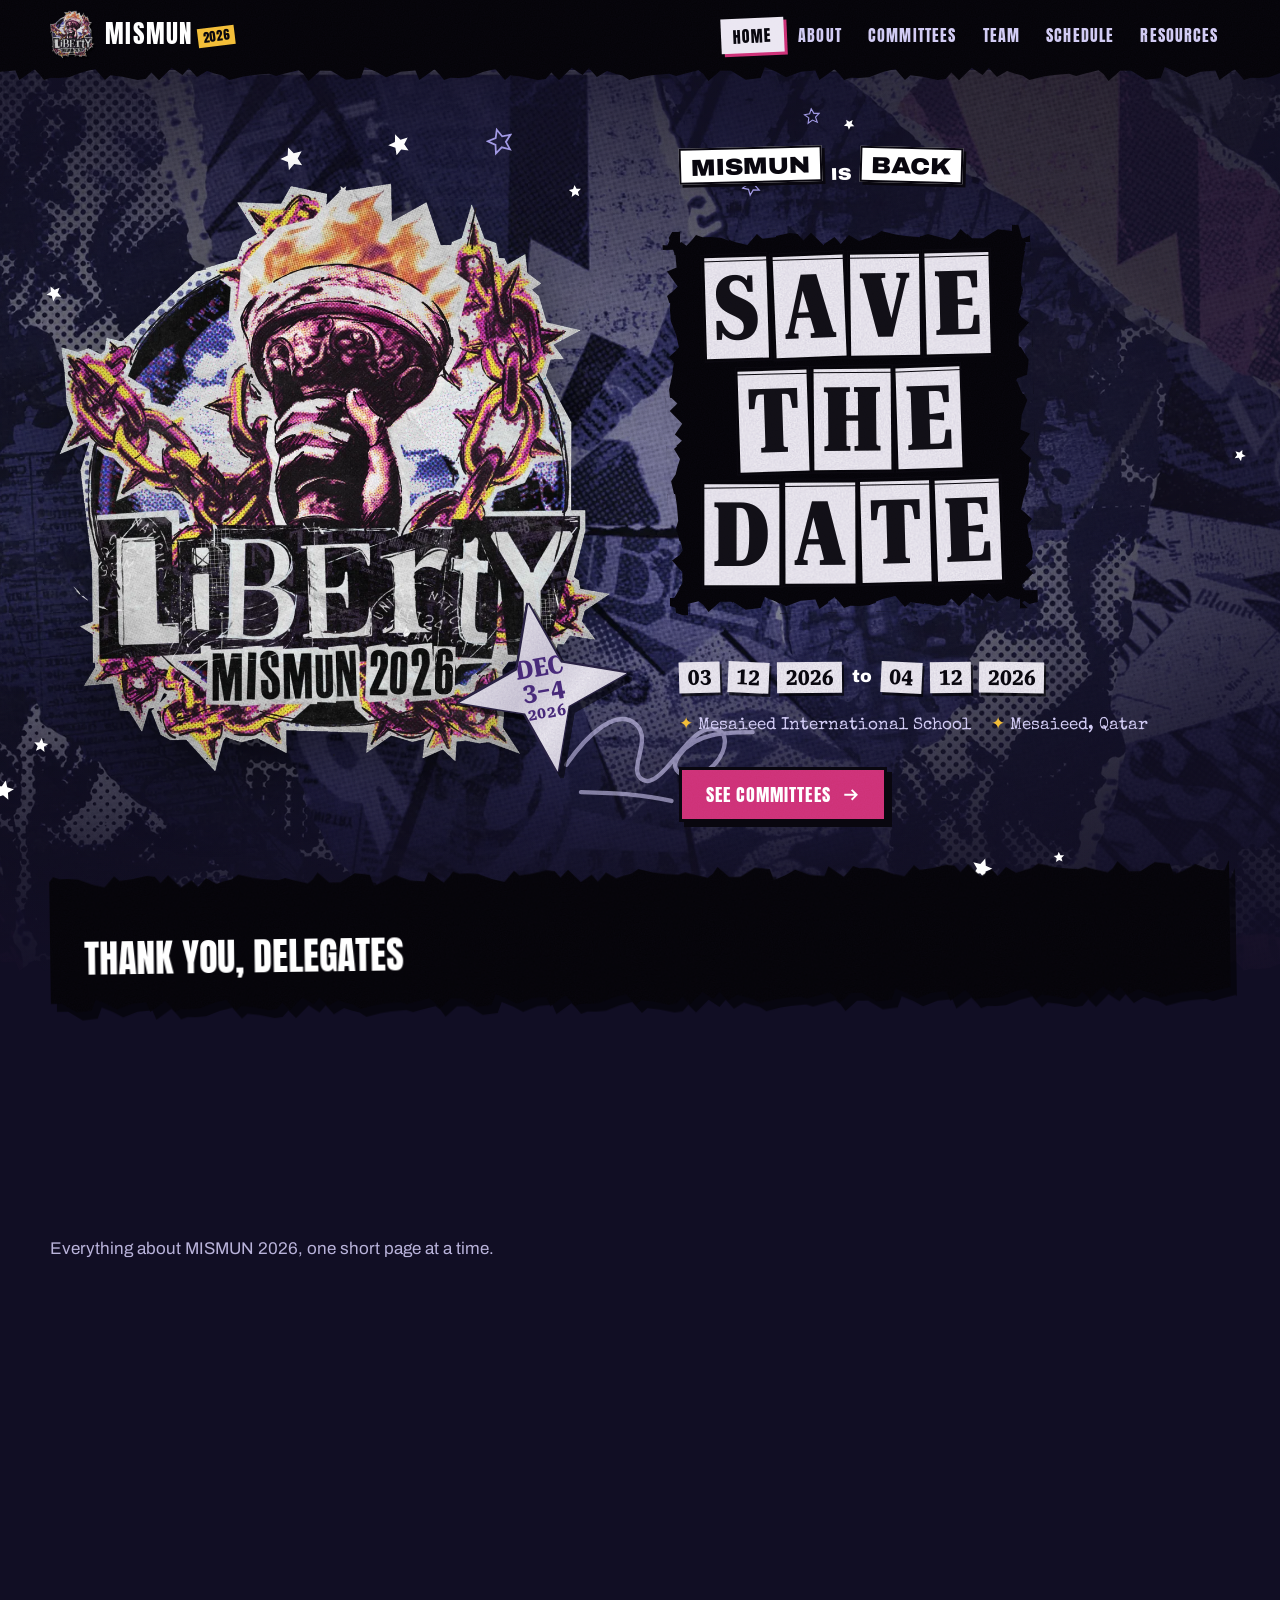
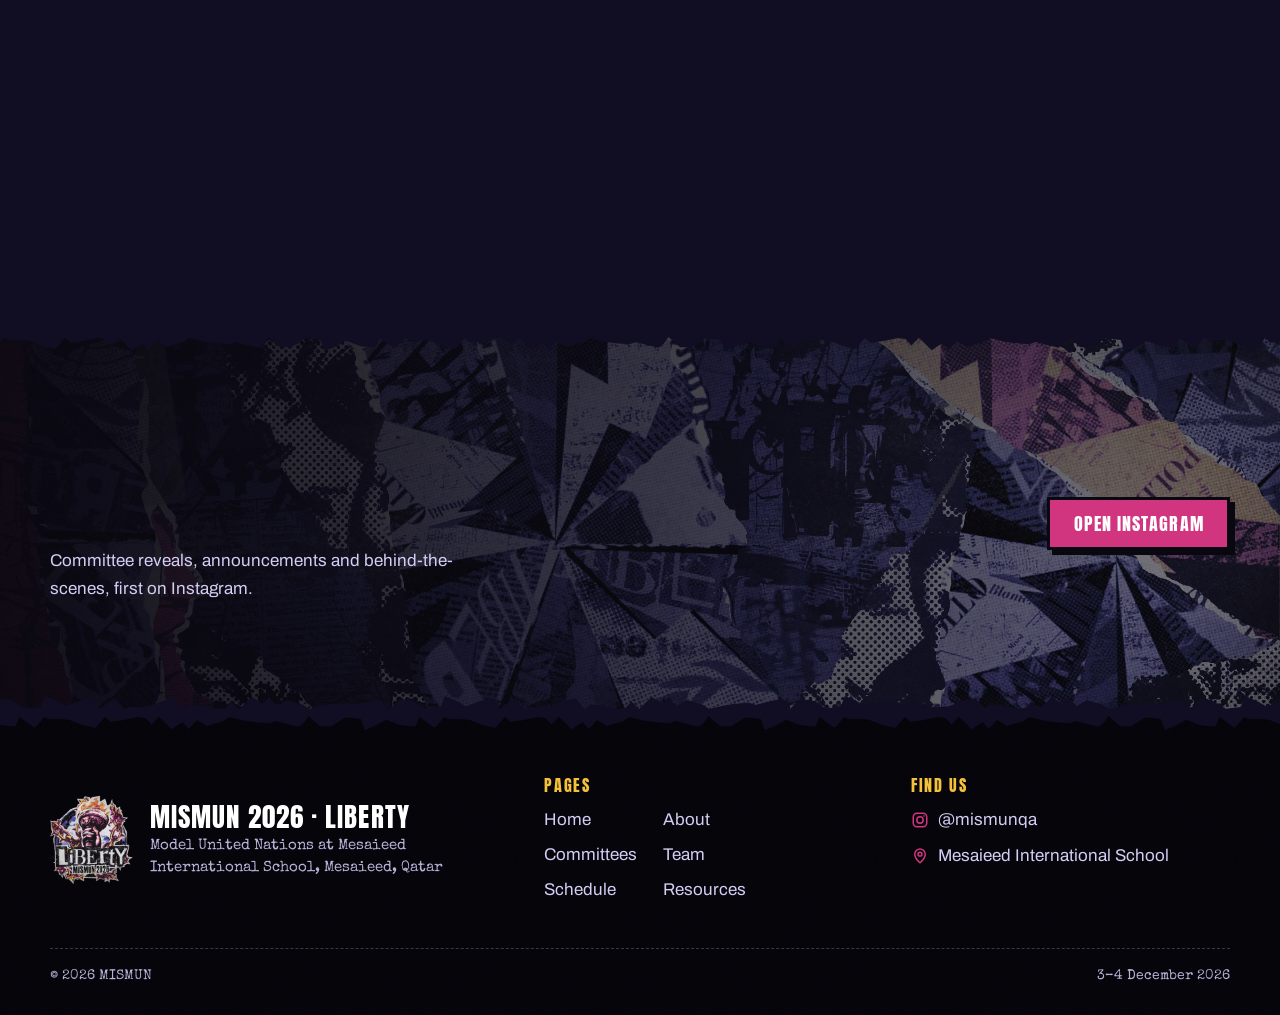
==== commit 8342b107: "Add spray-paint and paste-up transitions Paint gets sprayed on: page changes, the logo, headings, po" ====
--- a/index.html
+++ b/index.html
@@ -14,6 +14,7 @@
   <link rel="preconnect" href="https://fonts.googleapis.com">
   <link rel="preconnect" href="https://fonts.gstatic.com" crossorigin>
   <link rel="stylesheet" href="https://fonts.googleapis.com/css2?family=Alfa+Slab+One&family=Anton&family=Archivo:wdth,wght@62..125,400..900&family=Roboto+Serif:opsz,wdth,wght@8..144,50..100,600..900&family=Permanent+Marker&family=Playfair+Display:ital,wght@0,900;1,900&family=Special+Elite&family=UnifrakturMaguntia&display=swap">
+  <script>(function (h) { if (matchMedia("(prefers-reduced-motion: no-preference)").matches) { h.classList.add("fx"); setTimeout(function () { h.classList.add("fx-go"); }, 2500); } })(document.documentElement);</script>
   <link rel="stylesheet" href="assets/css/style.css">
 </head>
 <body data-page="home">
@@ -24,7 +25,7 @@
     <section class="hero torn-b" data-stars="18" data-scribble="bottom:18%;left:44%;transform:rotate(10deg)">
       <div class="wrap hero__grid">
         <div class="hero__logo">
-          <img src="assets/img/logo.webp" alt="Liberty, MISMUN 2026 logo: a raised fist holding a flaming torch, breaking free of chains" width="1000" height="1119" fetchpriority="high">
+          <div class="hero__stencil"><img src="assets/img/logo.webp" alt="Liberty, MISMUN 2026 logo: a raised fist holding a flaming torch, breaking free of chains" width="1000" height="1119" fetchpriority="high"></div>
           <div class="hero__star star4-wrap" aria-hidden="true">
             <div class="star4" style="--size:170px;--r:-10deg"><span data-bind="datesShort">Dec 3–4</span><small>2026</small></div>
           </div>
--- a/assets/css/style.css
+++ b/assets/css/style.css
@@ -188,6 +188,7 @@
 /* ---------- type pieces ---------- */
 .label {
   display: block;
+  width: fit-content;
   margin: 0 0 .7rem;
   font: 400 .95rem/1.2 var(--f-type);
   letter-spacing: .05em;
@@ -608,6 +609,7 @@
 .facts .v { display: block; font: 400 1.35rem/1.15 var(--f-display); text-transform: uppercase; }
 .facts a { text-decoration-color: var(--magenta); text-underline-offset: 3px; }
 .theme-quote { text-align: center; }
+.theme-quote .label { margin-inline: auto; }
 .theme-quote .h2 { font-size: clamp(2.8rem, 8vw, 5.6rem); line-height: .95; }
 .theme-quote .lede { margin: 1.4rem auto 0; }
 
@@ -757,7 +759,7 @@
 .roster__icon::after { transform: rotate(90deg); }
 .roster[open] .roster__icon::after { transform: rotate(0deg); }
 .roster[open] .roster__toggle { box-shadow: 3px 3px 0 var(--magenta); transform: none; }
-.roster__body { margin-top: 14px; animation: roster-in .25s ease; }
+.roster__body { margin-top: 14px; animation: roster-in .32s ease-out; }
 .roster__list {
   margin: 0;
   padding: 0;
@@ -787,7 +789,11 @@
   transform: rotate(-4deg);
 }
 .roster__list li:nth-child(3n+2)::before { background: var(--magenta); color: #fff; }
-@keyframes roster-in { from { opacity: 0; transform: translateY(-6px); } }
+/* the folded list opens downwards */
+@keyframes roster-in {
+  from { clip-path: inset(0 0 100% 0); translate: 0 -10px; }
+  to { clip-path: inset(0); }
+}
 @media (max-width: 560px) {
   .roster__toggle { flex-wrap: wrap; }
   .roster__count { margin-left: 0; order: 3; }
@@ -805,8 +811,29 @@
 .committee .scrap { height: 100%; }
 .committee__top { display: flex; align-items: flex-start; justify-content: space-between; gap: 1rem; }
 .committee__abbr { font: 400 clamp(2.2rem, 4vw, 2.8rem)/1 var(--f-display); text-transform: uppercase; }
-.committee__num { font: 400 .9rem/1 var(--f-type); color: var(--magenta-d); padding-top: .4rem; white-space: nowrap; }
-.committee__name { margin: 1rem 0 1.2rem; font: 400 1.35rem/1.15 var(--f-serif); font-weight: 900; }
+.committee__num { flex: none; }
+.committee__name { margin: 1rem 0 .3rem; font: 400 1.35rem/1.15 var(--f-serif); font-weight: 900; }
+.committee__focus { margin: 0; font: 400 .95rem/1.35 var(--f-type); color: #3a3560; }
+/* head + deputy chair */
+.chairs { margin: 1.1rem 0 1.3rem; padding: .2rem 0; border-top: 2px solid var(--ink); border-bottom: 2px solid var(--ink); }
+.chair { display: grid; grid-template-columns: 7.2rem 1fr; align-items: baseline; gap: .2rem .8rem; padding: .55rem 0; }
+.chair + .chair { border-top: 1px dashed rgba(17, 14, 36, .45); }
+.chair dt { font: 400 .78rem/1.2 var(--f-type); letter-spacing: .06em; text-transform: uppercase; color: var(--magenta-d); }
+.chair dd { margin: 0; font: 400 1.2rem/1.15 var(--f-display); text-transform: uppercase; }
+.chair__school {
+  display: inline-block;
+  margin-left: .3rem;
+  padding: .22em .4em .14em;
+  background: var(--tag-pink);
+  color: var(--black);
+  font: 800 .72rem/1 var(--f-cond);
+  font-stretch: 72%;
+  font-variation-settings: "wdth" 72;
+  letter-spacing: .04em;
+  vertical-align: .2em;
+  transform: rotate(-2deg);
+}
+.committee__tba { margin: 0; padding-top: .55rem; border-top: 2px solid var(--ink); color: rgba(17, 14, 36, .6); font-style: italic; }
 .committee__label { margin: 0 0 .6rem; font: 400 .85rem/1 var(--f-type); text-transform: uppercase; letter-spacing: .08em; color: var(--magenta-d); }
 .issues { margin: 0; padding: 0; list-style: none; counter-reset: issue; border-top: 2px solid var(--ink); }
 .issues li {
@@ -1139,7 +1166,7 @@
   font: 900 1.35rem/1 var(--f-body);
   transform: rotate(-3deg);
 }
-.team-poster__meet { display: block; margin: .7rem 0 0; font: 400 clamp(1.7rem, 4.6vw, 3rem)/1 var(--f-marker); text-transform: uppercase; transform: rotate(-2deg); }
+.team-poster__meet { display: block; width: fit-content; margin: .7rem auto 0; font: 400 clamp(1.7rem, 4.6vw, 3rem)/1 var(--f-marker); text-transform: uppercase; transform: rotate(-2deg); }
 .team-poster__name { margin: .05em 0 .1em; }
 .team-poster__tags { display: flex; flex-wrap: wrap; justify-content: center; gap: .55rem .8rem; margin: .4rem 0 0; }
 .team-poster__tags .tag:nth-child(2) { --r: 1.8deg; }
@@ -1276,7 +1303,8 @@
 .sec-poster__head { margin-bottom: clamp(30px, 4vw, 48px); text-align: center; }
 .sec-poster__meet {
   display: block;
-  margin: .7rem 0 .3rem;
+  width: fit-content;
+  margin: .7rem auto .3rem;
   color: var(--black);
   font: 400 clamp(1.7rem, 4.6vw, 3rem)/1 var(--f-marker);
   text-transform: uppercase;
@@ -1321,6 +1349,127 @@
   .dc--to { font-size: .95rem; }
 }
 
+/* ==========================================================================
+   Spray paint + paste-up transitions
+   Paint gets sprayed on, paper gets slapped on. main.js adds the fx- classes;
+   html.fx (set in each page's <head>) is off for reduced-motion visitors.
+   The masks are film strips, one frame per step: .claude/spray-sprites.py
+   ========================================================================== */
+
+/* sprayed line with drips under section headings */
+.h2__paint { position: relative; display: inline-block; padding-bottom: .38em; }
+.h2__paint::after {
+  content: "";
+  position: absolute;
+  left: -.08em;
+  right: -.14em;
+  bottom: -.02em;
+  height: .46em;
+  background: var(--magenta);
+  -webkit-mask: url("../img/spray-stroke.webp") 0 0 / 100% 100% no-repeat;
+          mask: url("../img/spray-stroke.webp") 0 0 / 100% 100% no-repeat;
+}
+
+/* nothing static shows until main.js has tagged it; the <head> timer is the fallback */
+html.fx:not(.fx-go) :is(.hero__logo, .hero__copy, .page-hero .wrap, .page-hero__star) { visibility: hidden; }
+.fx-wait { opacity: 0 !important; }
+
+.fx-fill {
+  -webkit-mask: url("../img/spray-fill.webp") 0 0 / 1600% 100% no-repeat;
+          mask: url("../img/spray-fill.webp") 0 0 / 1600% 100% no-repeat;
+  animation: fx-spray .72s steps(16, jump-none) var(--fx-d, 0ms) both;
+}
+.fx-sweep {
+  -webkit-mask: url("../img/spray-sweep.webp") 0 0 / 1200% 100% no-repeat;
+          mask: url("../img/spray-sweep.webp") 0 0 / 1200% 100% no-repeat;
+  animation: fx-spray .5s steps(12, jump-none) var(--fx-d, 0ms) both;
+}
+/* these two already have a mask, so the spray sits on top of it */
+.brush.fx-sweep {
+  -webkit-mask: url("../img/spray-sweep.webp") 0 0 / 1200% 100% no-repeat, var(--distress) 0 0 / 200px 200px;
+          mask: url("../img/spray-sweep.webp") 0 0 / 1200% 100% no-repeat, var(--distress) 0 0 / 200px 200px;
+}
+.scribble.fx-sweep {
+  -webkit-mask: url("../img/spray-sweep.webp") 0 0 / 1200% 100% no-repeat, url("../img/scribble.svg") 0 0 / 100% 100% no-repeat;
+          mask: url("../img/spray-sweep.webp") 0 0 / 1200% 100% no-repeat, url("../img/scribble.svg") 0 0 / 100% 100% no-repeat;
+}
+.brush.fx-sweep, .scribble.fx-sweep {
+  -webkit-mask-composite: source-in;
+          mask-composite: intersect;
+  animation-name: fx-spray-2;
+}
+/* a mask stops at the box, so give shadows room while the paint goes on */
+.hero__stencil.fx-fill { margin: -30px -40px -56px; padding: 30px 40px 56px; }
+.tab-panel.fx-fill { margin: -10px -14px -16px; padding: 10px 14px 16px; }
+
+.fx-paste { animation: fx-paste .52s cubic-bezier(.2, .75, .25, 1) var(--fx-d, 0ms) both; }
+.fx-slap { animation: fx-slap .34s cubic-bezier(.3, .7, .4, 1) var(--fx-d, 0ms) both; }
+.fx-fade { animation: fx-fade .5s ease-out var(--fx-d, 0ms) both; }
+.fx-pop { animation: fx-pop .4s cubic-bezier(.2, 1.3, .4, 1) var(--fx-d, 0ms) both; }
+/* typewriter labels, one character a step (--n is the length, set in main.js) */
+.fx-type { animation: fx-type calc(var(--n) * 24ms) steps(var(--n), end) var(--fx-d, 0ms) both; }
+/* rubber stamps thud down, polaroids come up from pale */
+.fx-stamp { animation: fx-stamp .3s cubic-bezier(.3, .7, .4, 1) var(--fx-d, 0ms) both; }
+.fx-develop { animation: fx-develop 1s ease-out var(--fx-d, 0ms) both; }
+/* the tape goes on once the card has landed, and ends before fx-paste does */
+.shell.taped.fx-paste::before { animation: fx-tape .28s ease-out calc(var(--fx-d, 0ms) + .2s) both; }
+
+@keyframes fx-spray {
+  to { -webkit-mask-position: 100% 0; mask-position: 100% 0; }
+}
+@keyframes fx-spray-2 {
+  to { -webkit-mask-position: 100% 0, 0 0; mask-position: 100% 0, 0 0; }
+}
+@keyframes fx-paste { from { opacity: 0; translate: 0 22px; rotate: 1.8deg; scale: 1.035; } }
+@keyframes fx-slap {
+  from { opacity: 0; scale: 1.55; }
+  60% { opacity: 1; scale: .97; }
+}
+@keyframes fx-fade { from { opacity: 0; translate: 0 8px; } }
+@keyframes fx-pop { from { opacity: 0; scale: .2; } }
+@keyframes fx-type {
+  from { clip-path: inset(-.2em 100% -.2em 0); }
+  to { clip-path: inset(-.2em 0 -.2em 0); }
+}
+@keyframes fx-stamp {
+  from { opacity: 0; scale: 1.26; }
+  55% { opacity: .85; scale: .985; }
+}
+/* same filter order as .photo img, or the browser snaps instead of blending */
+@keyframes fx-develop { from { filter: saturate(.15) contrast(.62) brightness(1.75); } }
+@keyframes fx-tape { from { transform: rotate(var(--tr, -5deg)) scaleX(0); transform-origin: 0 50%; } }
+
+/* mobile menu: sprayed open from the top, links slapped on */
+html.fx .menu.is-open {
+  -webkit-mask: url("../img/spray-fill.webp") 0 0 / 1600% 100% no-repeat;
+          mask: url("../img/spray-fill.webp") 0 0 / 1600% 100% no-repeat;
+  animation: fx-spray .6s steps(16, jump-none) both;
+  transition: none;
+}
+html.fx .menu.is-open .menu__list a { animation: fx-slap .34s cubic-bezier(.3, .7, .4, 1) calc(var(--i) * 45ms + 160ms) both; }
+
+/* page changes: the new page is sprayed over the old one, the header stays put */
+@media (prefers-reduced-motion: no-preference) {
+  @view-transition { navigation: auto; }
+  .site-header { view-transition-name: site-header; }
+  .nav a[aria-current="page"] { view-transition-name: nav-current; } /* the paper label slides to the new page */
+  ::view-transition-group(nav-current), ::view-transition-old(nav-current), ::view-transition-new(nav-current) {
+    animation-duration: .45s;
+    animation-timing-function: cubic-bezier(.2, .8, .2, 1);
+  }
+  ::view-transition-old(root) { animation: none; mix-blend-mode: normal; }
+  ::view-transition-new(root) {
+    mix-blend-mode: normal;
+    -webkit-mask: url("../img/spray-fill.webp") 0 0 / 1600% 100% no-repeat;
+            mask: url("../img/spray-fill.webp") 0 0 / 1600% 100% no-repeat;
+    animation: fx-spray .72s steps(16, jump-none) both;
+  }
+}
+
+@media print {
+  .fx-wait { opacity: 1 !important; }
+}
+
 /* ---------- motion preferences ---------- */
 @media (prefers-reduced-motion: reduce) {
   *, *::before, *::after { animation: none !important; transition: none !important; scroll-behavior: auto !important; }
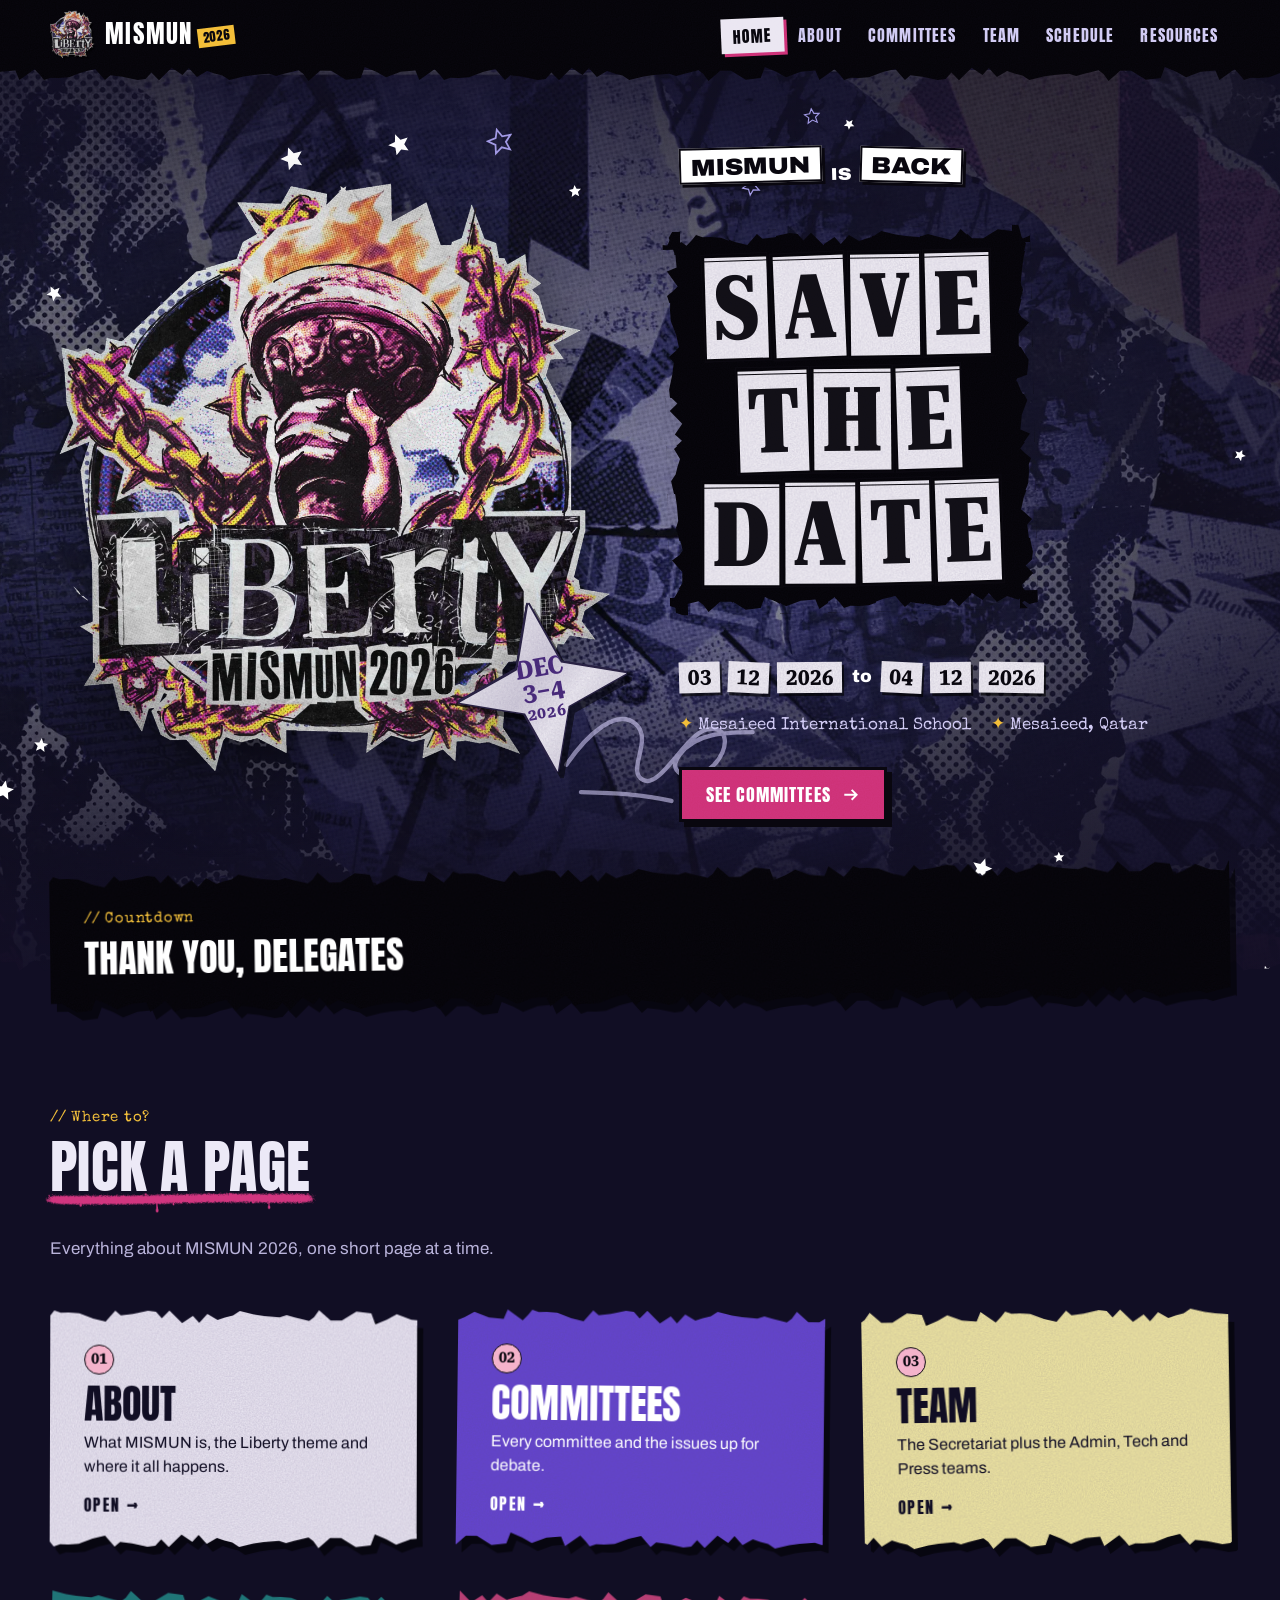
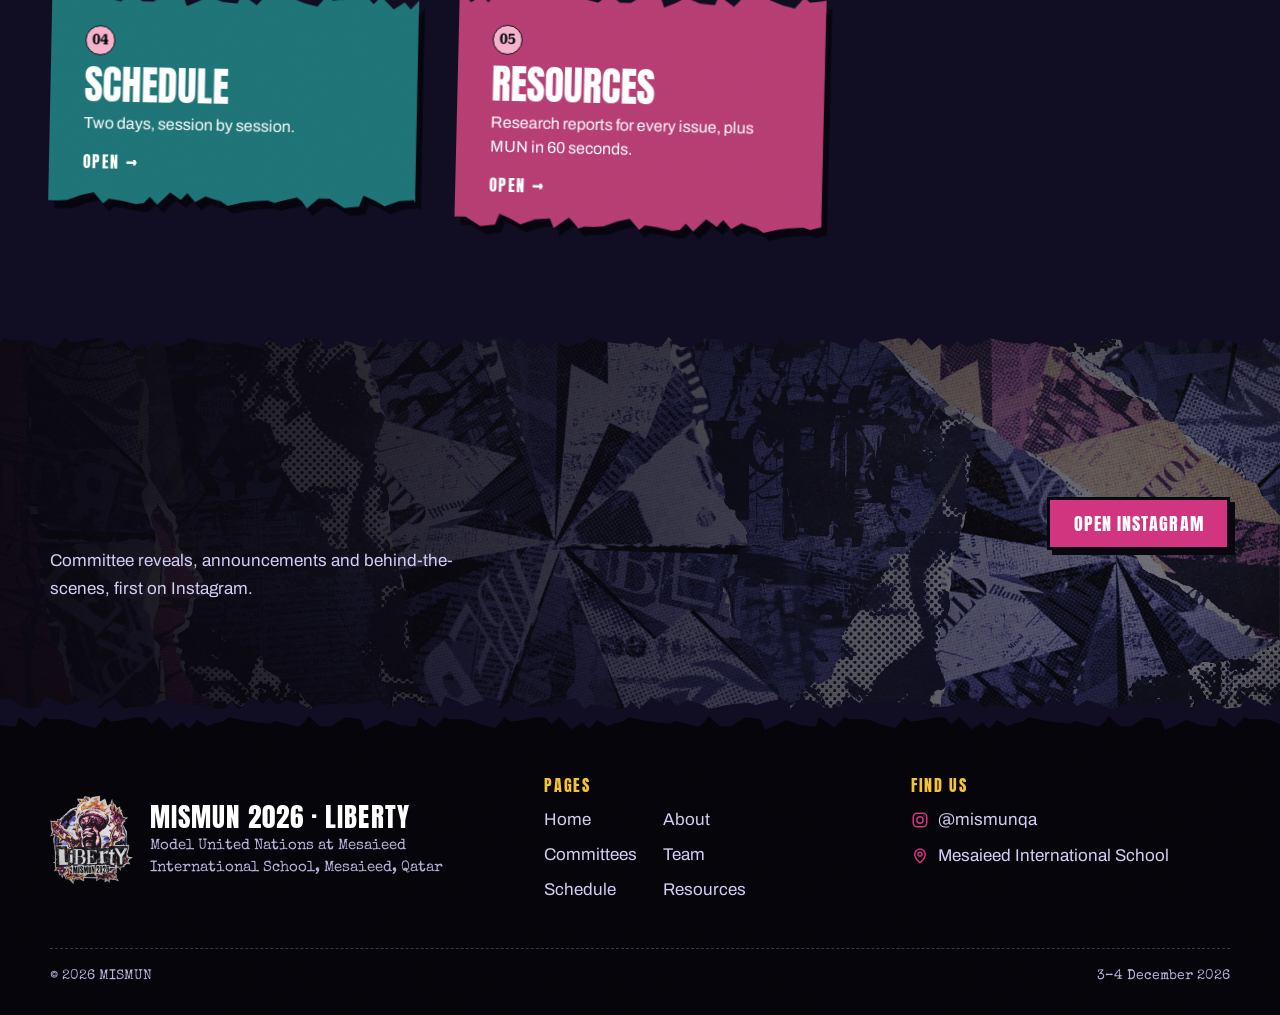
==== commit bd4ea22f: "Version the CSS and JS links so browsers load fresh copies GitHub Pages lets browsers cache files fo" ====
--- a/index.html
+++ b/index.html
@@ -15,7 +15,7 @@
   <link rel="preconnect" href="https://fonts.gstatic.com" crossorigin>
   <link rel="stylesheet" href="https://fonts.googleapis.com/css2?family=Alfa+Slab+One&family=Anton&family=Archivo:wdth,wght@62..125,400..900&family=Roboto+Serif:opsz,wdth,wght@8..144,50..100,600..900&family=Permanent+Marker&family=Playfair+Display:ital,wght@0,900;1,900&family=Special+Elite&family=UnifrakturMaguntia&display=swap">
   <script>(function (h) { if (matchMedia("(prefers-reduced-motion: no-preference)").matches) { h.classList.add("fx"); setTimeout(function () { h.classList.add("fx-go"); }, 2500); } })(document.documentElement);</script>
-  <link rel="stylesheet" href="assets/css/style.css">
+  <link rel="stylesheet" href="assets/css/style.css?v=20261121">
 </head>
 <body data-page="home">
   <a class="skip" href="#main">Skip to content</a>
@@ -89,7 +89,7 @@
   </main>
 
   <footer class="site-footer torn-t" data-footer></footer>
-  <script src="assets/js/data.js"></script>
-  <script src="assets/js/main.js"></script>
+  <script src="assets/js/data.js?v=20261121"></script>
+  <script src="assets/js/main.js?v=20261121"></script>
 </body>
 </html>
--- a/assets/css/style.css
+++ b/assets/css/style.css
@@ -679,17 +679,19 @@
   .person__role { font-size: .76rem; }
 }
 
-/* Secretariat: --s (set per card in main.js) steps each card down in size */
-.people--sec { align-items: flex-end; }
-.person--sec { width: calc(236px * var(--s, 1)); }
-.person--sec .person__name { font-size: calc(1.6rem * var(--s, 1)); }
-.person--sec .person__role { font-size: max(.72rem, calc(.9rem * var(--s, 1))); }
-.person--sec .person__tag { font-size: max(.56rem, calc(.72rem * var(--s, 1))); white-space: nowrap; }
-.person--sec.taped::before { width: calc(104px * var(--s, 1)); margin-left: calc(-52px * var(--s, 1)); }
+/* Secretariat: five identical cards, sized so all five sit in one row on desktop
+   (5 x 196px + 4 gaps fits the poster); they wrap evenly (3 + 2, then 2 + 2 + 1) on smaller screens */
+.people--sec { align-items: stretch; container-type: inline-size; }
+.person--sec { width: 196px; min-height: 335px; } /* min-height keeps wrapped rows the same height too */
+.person--sec > .scrap { display: flex; flex-direction: column; height: 100%; }
+.person--sec .person__name { margin-bottom: auto; font-size: 1.4rem; }
+.person--sec .person__role { align-self: center; margin-top: .6rem; font-size: .8rem; }
+.person--sec .person__tag { font-size: .66rem; white-space: nowrap; }
 @media (max-width: 560px) {
-  .person--sec { width: calc((100% - 16px) / 2 * var(--s, 1) / .915); }
-  .person--sec .person__name { font-size: calc(1.3rem * var(--s, 1)); }
-  .person--sec .person__role { font-size: max(.66rem, calc(.8rem * var(--s, 1))); }
+  /* two per row: photo is 4:5 of the card width, plus room for a 2-line name and 3-line role */
+  .person--sec { width: calc((100% - 16px) / 2); min-height: calc(1.25 * ((100cqw - 16px) / 2 - 24px) + 134px); }
+  .person--sec .person__name { font-size: 1.2rem; }
+  .person--sec .person__role { font-size: .72rem; }
 }
 
 /* tabs (team + schedule) */
@@ -854,6 +856,18 @@
   font: 400 .85rem/1 var(--f-display);
   transform: rotate(-4deg);
 }
+.issue__report {
+  display: block;
+  width: fit-content;
+  margin-top: .35rem;
+  font: 400 .85rem/1.2 var(--f-type);
+  letter-spacing: .03em;
+  color: var(--magenta-d);
+  text-decoration: underline;
+  text-underline-offset: .22em;
+}
+.issue__report::after { content: " \2192"; content: " \2192" / ""; }
+.issue__report:hover { color: var(--ink); }
 .committee--tba .scrap { opacity: .9; }
 .committee--tba .issues li { color: rgba(17, 14, 36, .6); font-style: italic; }
 
@@ -889,16 +903,19 @@
 }
 
 /* ---------- RESOURCES ---------- */
-.resources {
+/* research reports: one committee card each, a button per issue */
+.reports {
   display: grid;
-  grid-template-columns: repeat(auto-fill, minmax(min(100%, 300px), 1fr));
-  gap: clamp(24px, 3vw, 36px);
-}
-.resource .scrap { display: flex; flex-direction: column; height: 100%; }
-.resource__icon { width: 46px; height: 46px; margin-bottom: .9rem; color: var(--magenta); }
-.resource__title { margin: 0 0 .45rem; font: 400 1.6rem/1.05 var(--f-display); text-transform: uppercase; }
-.resource__desc { margin: 0 0 1.4rem; font-size: 1rem; line-height: 1.5; }
-.resource .btn { margin-top: auto; align-self: flex-start; font-size: 1rem; padding: .7em 1em .65em; }
+  grid-template-columns: repeat(auto-fill, minmax(min(100%, 440px), 1fr));
+  gap: clamp(26px, 3.4vw, 42px);
+}
+.report .scrap { height: 100%; }
+.report__icon { flex: none; width: 46px; height: 46px; color: var(--magenta); }
+.report__issues { margin-top: 1.2rem; }
+.report__issues li { padding-block: .9rem 1.05rem; }
+.report__issues li::before { top: .92rem; }
+.report__issue { margin: 0 0 .8rem; font-weight: 600; line-height: 1.4; }
+.report .btn { font-size: .95rem; padding: .62em .95em .58em; }
 .glossary { columns: 2 300px; column-gap: clamp(28px, 4vw, 56px); margin: 0; }
 .glossary div { break-inside: avoid; padding: .9rem 0; border-bottom: 1px dashed rgba(17, 14, 36, .45); }
 .glossary dt { font: 400 1.3rem/1.1 var(--f-display); text-transform: uppercase; margin-bottom: .3rem; }
@@ -1315,7 +1332,11 @@
 .tag--gold { background: var(--grain-paper), var(--gold); }
 .sec-poster .tag { font-size: clamp(1.1rem, 2.6vw, 1.5rem); }
 /* the cards stand on a torn black stage */
-.sec-poster .people--sec { gap: clamp(12px, 1.8vw, 22px); padding-bottom: 6px; }
+.sec-poster .people--sec { --sec-gap: clamp(12px, 1.8vw, 22px); gap: var(--sec-gap); padding-bottom: 6px; }
+/* on mid-size screens the five cards shrink together so they still fit one row */
+@container (min-width: 800px) and (max-width: 1083px) {
+  .person--sec { width: calc((100cqw - 4 * var(--sec-gap)) / 5); }
+}
 .sec-poster__stage {
   height: 46px;
   margin: -22px calc(-1 * var(--pad-x)) 0;
@@ -1333,7 +1354,7 @@
   letter-spacing: .02em;
   text-transform: uppercase;
 }
-.person--sec .person__num { background: var(--gold); font-size: max(.66rem, calc(.9rem * var(--s, 1))); }
+.person--sec .person__num { background: var(--gold); font-size: .8rem; }
 
 /* small screens: tuck decorations out of the way of the content */
 @media (max-width: 860px) {
